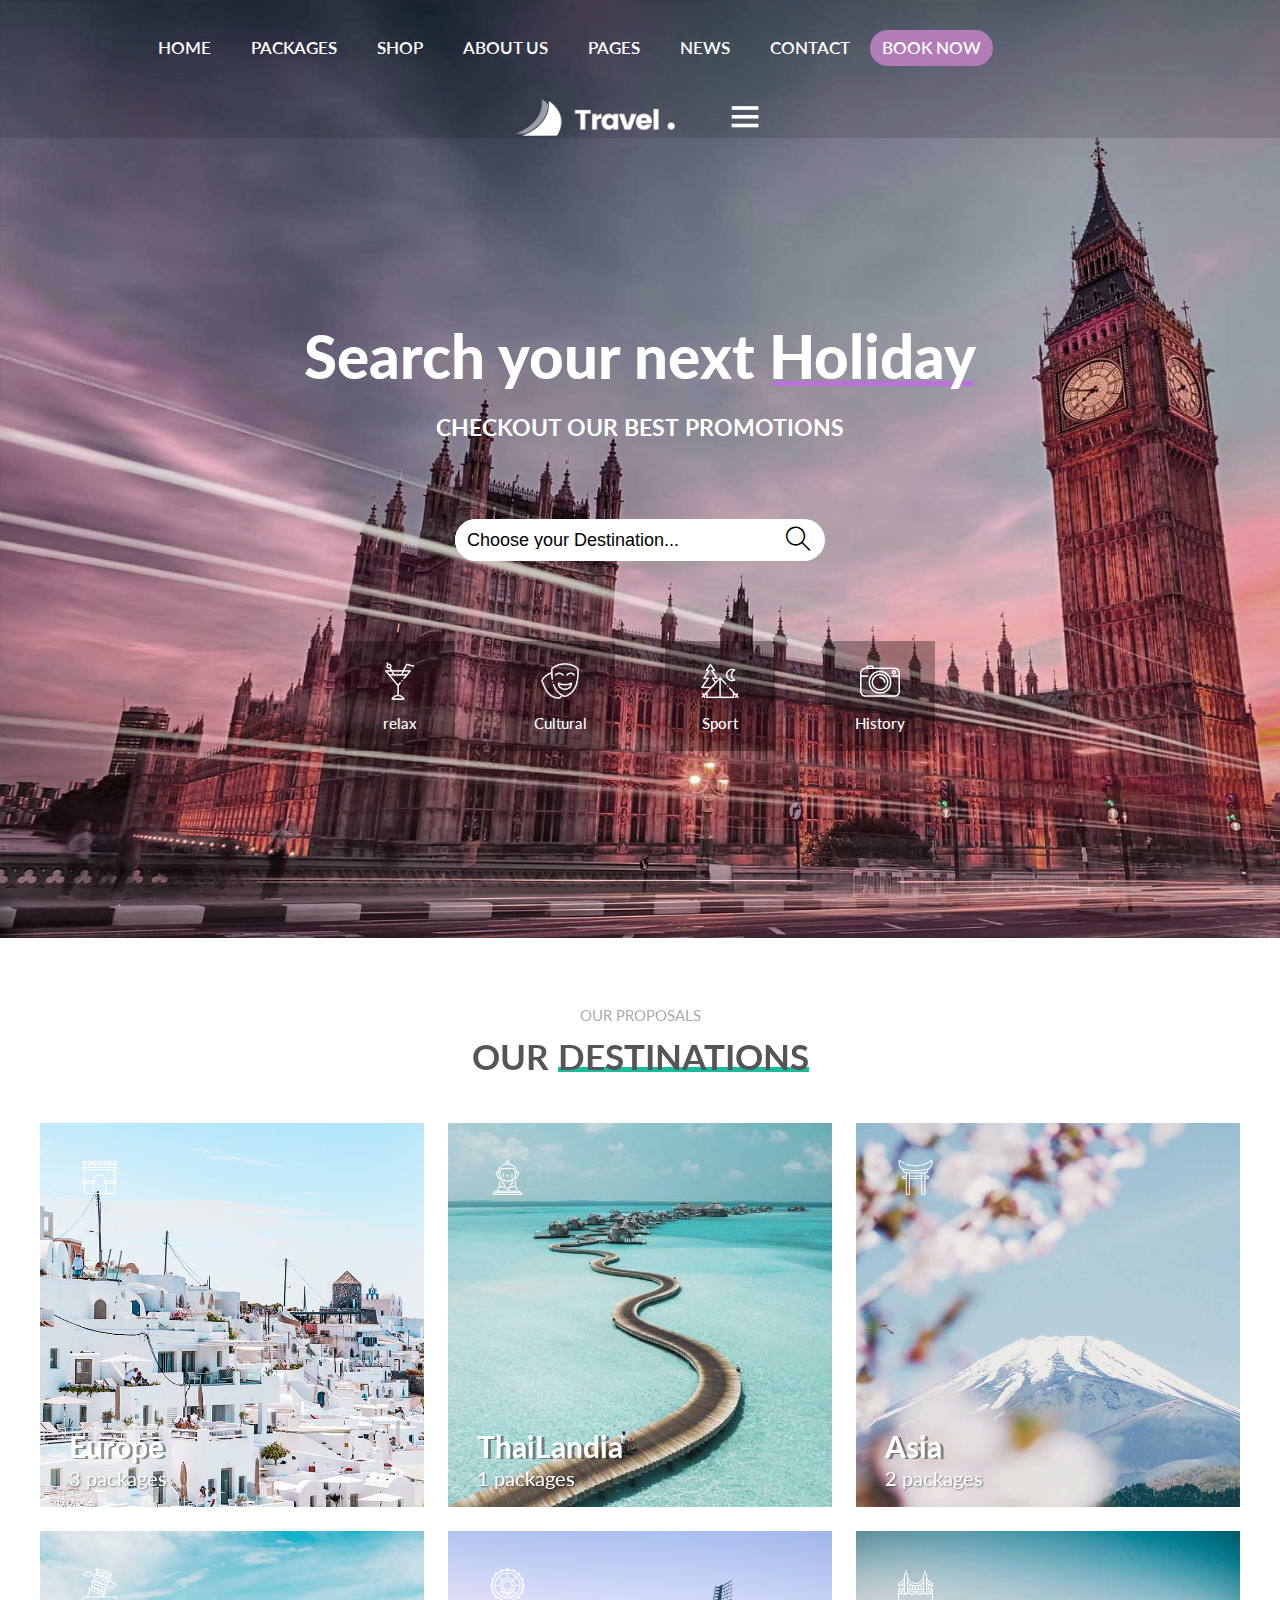
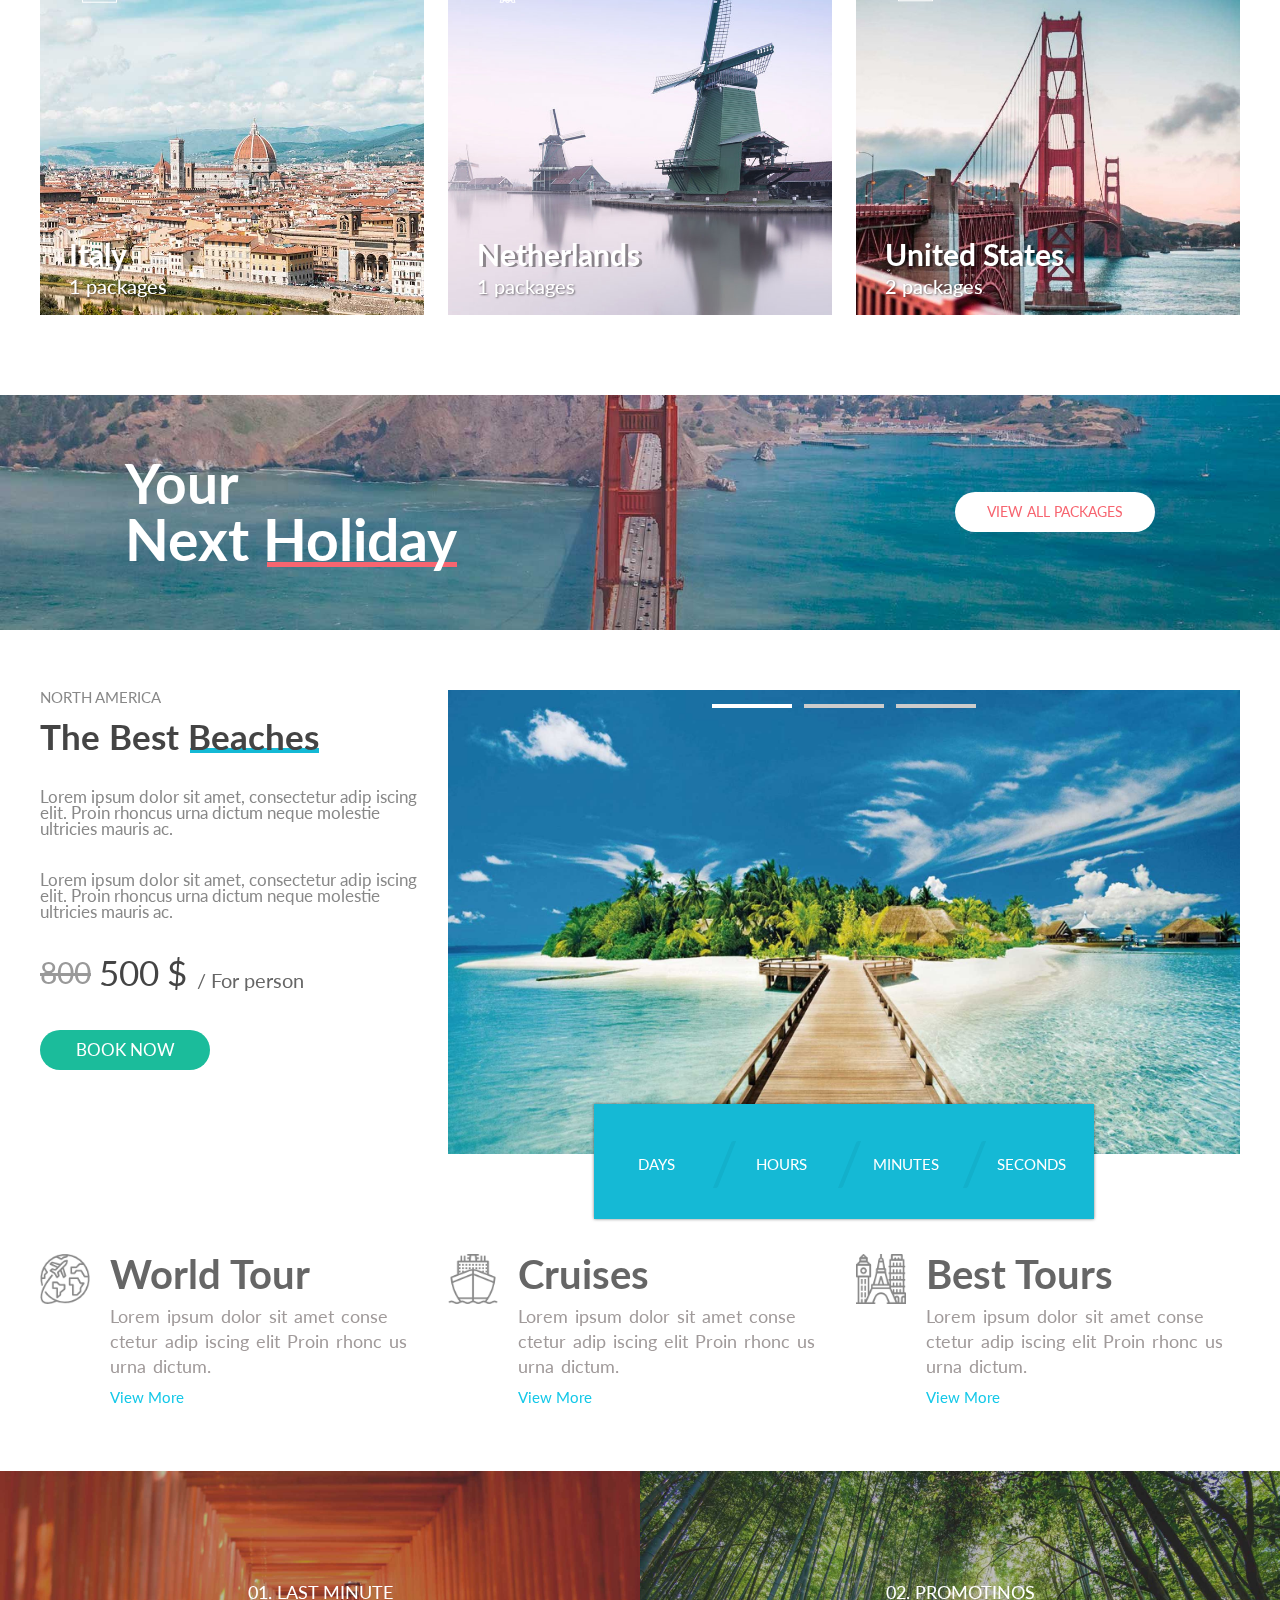
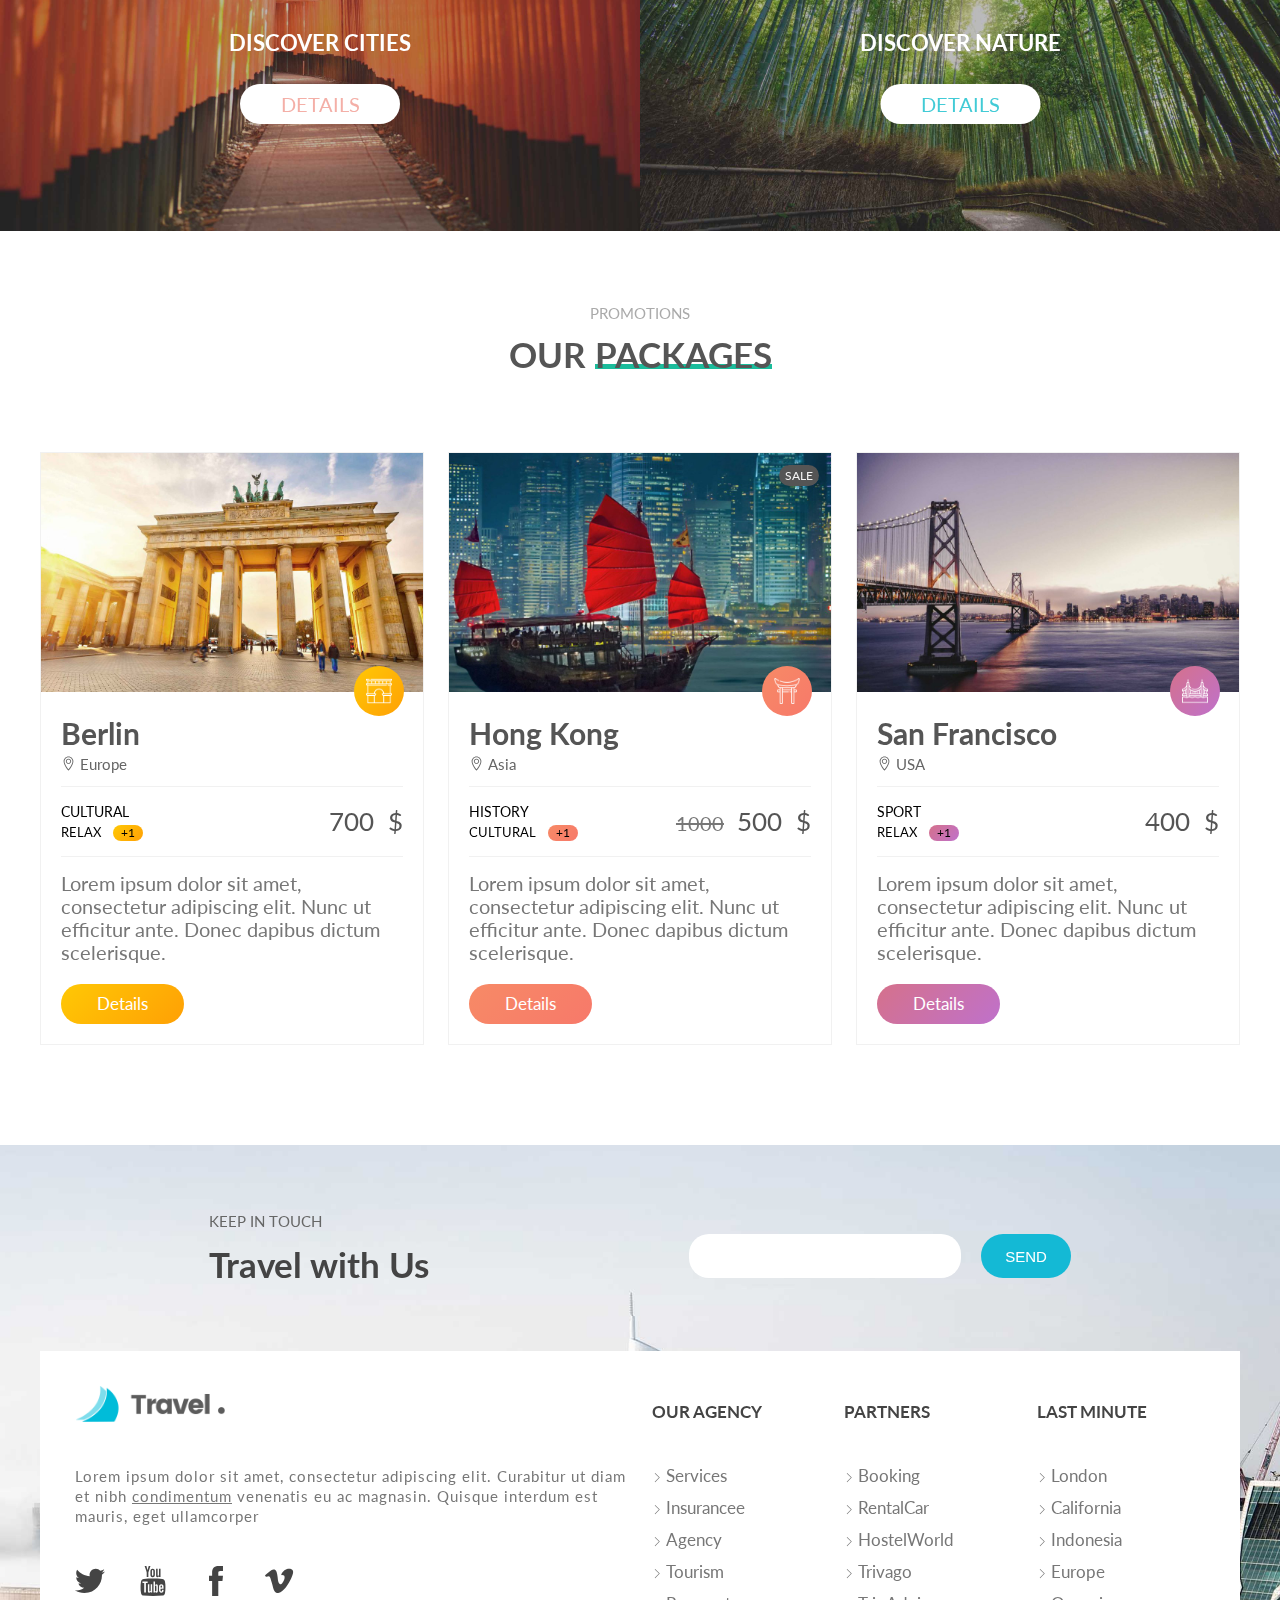
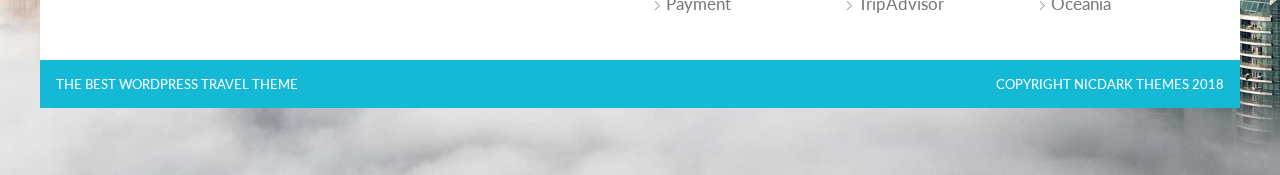
==== index.html @ 9add4664 "add page" ====
<!DOCTYPE html>
<html lang="en">

<head>
    <meta charset="UTF-8">
    <meta http-equiv="X-UA-Compatible" content="IE=edge">
    <meta name="viewport" content="width=device-width, initial-scale=1.0">
    <link rel="apple-touch-icon" sizes="180x180" href="/assets/favicons/apple-touch-icon.png">
    <link rel="icon" type="image/png" sizes="32x32" href="/assets/favicons/favicon-32x32.png">
    <link rel="icon" type="image/png" sizes="16x16" href="/assets/favicons/favicon-16x16.png">
    <link rel="manifest" href="/assets/favicons/site.webmanifest">
    <link rel="mask-icon" href="/assets/favicons/safari-pinned-tab.svg" color="#5bbad5">
    <link rel="shortcut icon" href="/assets/favicons/favicon.ico">
    <meta name="msapplication-TileColor" content="#da532c">
    <meta name="msapplication-config" content="/assets/favicons/browserconfig.xml">
    <meta name="theme-color" content="#ffffff">
    <link rel="stylesheet" href="https://cdnjs.cloudflare.com/ajax/libs/font-awesome/5.15.2/css/all.min.css"
        integrity="sha512-HK5fgLBL+xu6dm/Ii3z4xhlSUyZgTT9tuc/hSrtw6uzJOvgRr2a9jyxxT1ely+B+xFAmJKVSTbpM/CuL7qxO8w=="
        crossorigin="anonymous" />
    <link rel="preconnect" href="https://fonts.gstatic.com">
    <link href="https://fonts.googleapis.com/css2?family=Lato&display=swap" rel="stylesheet">
    <link rel="stylesheet" href="./assets/css/base.css">
    <link rel="stylesheet" href="./assets/css/libary.css">
    <link rel="stylesheet" href="./assets/fonts/themify-icons.css">
    <link rel="stylesheet" href="./assets/css/main.css">
    <link rel="stylesheet" href="./assets/css/responsive.css">
    <title>Travel</title>

</head>

<body>
    <div class="main">
        <div class="header ">
            <div class="grid" style="height: 100%;">
                <div class="overlay "></div>
                <div class="row">
                    <nav class="header__nav">
                        <a href="/" class="header__wrapper-logo">
                            <img class="header__logo" src="./assets/img/logo.png" alt="">
                        </a>
                        <ul class="header__nav-list hide-on-mobile-tablet">
                            <li class="header__nav-item">
                                <a href="/" class="header__nav-link">
                                    home
                                </a>
                            </li>
                            <li class="header__nav-item">
                                <a href="./packages.html" class="header__nav-link">
                                    packages
                                </a>
                                <ul class="header__nav-sub-list">
                                    <li class="header__nav-sub-item">
                                        <a href="" class="header__nav-sub-link brand">
                                            Search 1
                                        </a>
                                    </li>
                                    <li class="header__nav-sub-item">
                                        <a href="" class="header__nav-sub-link">
                                            Search 2
                                        </a>
                                    </li>
                                    <li class="header__nav-sub-item group__icon">
                                        <a href="" class="header__nav-sub-link group__icon">
                                            <span>Tour Package</span>
                                            <i class="icon__right ti-angle-right"></i>
                                        </a>
                                        <ul class="header__nav-sub-link-list">
                                            <li class="header__nav-sub-link-item">
                                                <a href="" class="header__nav-sub-link-link brand brand__best">
                                                    Carousel
                                                </a>
                                            </li>
                                            <li class="header__nav-sub-link-item">
                                                <a href="" class="header__nav-sub-link-link">
                                                    Custom Map
                                                </a>
                                            </li>
                                            <li class="header__nav-sub-link-item">
                                                <a href="" class="header__nav-sub-link-link">
                                                    360 <sup>o</sup> Panorama
                                                </a>
                                            </li>
                                            <li class="header__nav-sub-link-item">
                                                <a href="" class="header__nav-sub-link-link">
                                                    Default
                                                </a>
                                            </li>
                                        </ul>
                                    </li>
                                    <li class="header__nav-sub-item">
                                        <a href="" class="header__nav-sub-link">
                                            Destination
                                        </a>
                                    </li>
                                    <li class="header__nav-sub-item">
                                        <a href="" class="header__nav-sub-link">
                                            Typology
                                        </a>
                                    </li>
                                </ul>
                            </li>
                            <li class="header__nav-item">
                                <a href="" class="header__nav-link">
                                    shop
                                </a>
                                <ul class="header__nav-sub-list">
                                    <li class="header__nav-sub-item">
                                        <a href="" class="header__nav-sub-link">
                                            Archive
                                        </a>
                                    </li>
                                    <li class="header__nav-sub-item">
                                        <a href="" class="header__nav-sub-link">
                                            Single Product
                                        </a>
                                    </li>
                                    <li class="header__nav-sub-item">
                                        <a href="" class="header__nav-sub-link">
                                            Cart
                                        </a>
                                    </li>
                                    <li class="header__nav-sub-item">
                                        <a href="" class="header__nav-sub-link">
                                            Checkout
                                        </a>
                                    </li>
                                </ul>
                            </li>
                            <li class="header__nav-item">
                                <a href="" class="header__nav-link ">
                                    about us
                                </a>
                                <ul class="header__nav-sub-list">
                                    <li class="header__nav-sub-item">
                                        <a href="" class="header__nav-sub-link brand brand__new">
                                            About us
                                        </a>
                                    </li>
                                    <li class="header__nav-sub-item">
                                        <a href="" class="header__nav-sub-link">
                                            About us 1
                                        </a>
                                    </li>
                                    <li class="header__nav-sub-item">
                                        <a href="" class="header__nav-sub-link">
                                            About us 2
                                        </a>
                                    </li>
                                </ul>
                            </li>
                            <li class="header__nav-item">
                                <a href="" class="header__nav-link">
                                    pages
                                </a>
                                <ul class="header__nav-sub-list">
                                    <li class="header__nav-sub-item">
                                        <a href="" class="header__nav-sub-link">
                                            Services
                                        </a>
                                    </li>
                                    <li class="header__nav-sub-item">
                                        <a href="" class="header__nav-sub-link">
                                            Agency Tours
                                        </a>
                                    </li>
                                    <li class="header__nav-sub-item">
                                        <a href="" class="header__nav-sub-link">
                                            Testimonials
                                        </a>
                                    </li>
                                    <li class="header__nav-sub-item">
                                        <a href="" class="header__nav-sub-link">
                                            Prices
                                        </a>
                                    </li>
                                    <li class="header__nav-sub-item">
                                        <a href="" class="header__nav-sub-link">
                                            Promotions
                                        </a>
                                    </li>
                                    <li class="header__nav-sub-item">
                                        <a href="" class="header__nav-sub-link">
                                            Faq
                                        </a>
                                    </li>
                                    <li class="header__nav-sub-item">
                                        <a href="" class="header__nav-sub-link">
                                            Coming Soon
                                        </a>
                                    </li>
                                    <li class="header__nav-sub-item group__icon">
                                        <a href="" class="header__nav-sub-link group__icon">
                                            <span>
                                                About Us
                                            </span>
                                            <i class="icon__right ti-angle-right"></i>
                                        </a>
                                        <ul class="header__nav-sub-link-list">
                                            <li class="header__nav-sub-link-item">
                                                <a href="" class="header__nav-sub-link-link">
                                                    About as 1
                                                </a>
                                            </li>
                                            <li class="header__nav-sub-link-item">
                                                <a href="" class="header__nav-sub-link-link">
                                                    About as 2
                                                </a>
                                            </li>
                                            <li class="header__nav-sub-link-item">
                                                <a href="" class="header__nav-sub-link-link">
                                                    About as 3
                                                </a>
                                            </li>
                                        </ul>
                                    </li>
                                    <li class="header__nav-sub-item group__icon">
                                        <a href="" class="header__nav-sub-link group__icon">
                                            <span>Contact</span>
                                            <i class="icon__right ti-angle-right"></i>
                                        </a>
                                        <ul class="header__nav-sub-link-list">
                                            <li class="header__nav-sub-link-item">
                                                <a href="" class="header__nav-sub-link-link">
                                                    Contact 1
                                                </a>
                                            </li>
                                            <li class="header__nav-sub-link-item">
                                                <a href="" class="header__nav-sub-link-link">
                                                    Contact 2
                                                </a>
                                            </li>
                                        </ul>
                                    </li>
                                </ul>
                            </li>
                            <li class="header__nav-item">
                                <a href="" class="header__nav-link">
                                    news
                                </a>
                                <ul class="header__nav-sub-list">
                                    <li class="header__nav-sub-item">
                                        <a href="" class="header__nav-sub-link">
                                            Archive
                                        </a>
                                    </li>
                                    <li class="header__nav-sub-item group__icon">
                                        <a href="" class="header__nav-sub-link group__icon">
                                            <span>Single Post</span>
                                            <i class="icon__right ti-angle-right"></i>
                                        </a>
                                        <ul class="header__nav-sub-link-list">
                                            <li class="header__nav-sub-link-item">
                                                <a href="" class="header__nav-sub-link-link">
                                                    Full width
                                                </a>
                                            </li>
                                            <li class="header__nav-sub-link-item">
                                                <a href="" class="header__nav-sub-link-link">
                                                    Right slidebar
                                                </a>
                                            </li>
                                            <li class="header__nav-sub-link-item">
                                                <a href="" class="header__nav-sub-link-link">
                                                    Left slidebar
                                                </a>
                                            </li>
                                        </ul>
                                    </li>
                                </ul>
                            </li>
                            <li class="header__nav-item">
                                <a href="" class="header__nav-link">
                                    Contact
                                </a>
                                <ul class="header__nav-sub-list">
                                    <li class="header__nav-sub-item">
                                        <a href="" class="header__nav-sub-link">
                                            Contact 1
                                        </a>
                                    </li>
                                    <li class="header__nav-sub-item">
                                        <a href="" class="header__nav-sub-link">
                                            Contact 2
                                        </a>
                                    </li>
                                </ul>
                            </li>
                            <li class="header__nav-item">
                                <a href="" class="header__nav-link btn btn--color">
                                    book now
                                </a>
                            </li>
                        </ul>

                        <div class="header__wrapper-icon">
                            <i class="header__icon ti-menu"></i>
                            <!-- mobile and tablet -->

                            <ul class="header__nav-mobile-tablet-list open-on-tablet-moblie">

                                <i class="ti-close header__nav-mobile-tablet-icon-close">
                                </i>
                                <li class="header__nav-mobile-tablet-item">
                                    <a href="" class="header__nav-mobile-tablet-link">
                                        home
                                    </a>
                                </li>
                                <li class="header__nav-mobile-tablet-item">
                                    <a href="" class="header__nav-mobile-tablet-link">
                                        packages
                                    </a>
                                    <ul class="header__nav-mobile-tablet-sub-list">
                                        <li class="header__nav-mobile-tablet-sub-item">
                                            <a href="" class="header__nav-mobile-tablet-sub-link">
                                                Search 1
                                            </a>
                                        </li>
                                        <li class="header__nav-mobile-tablet-sub-item">
                                            <a href="" class="header__nav-mobile-tablet-sub-link">
                                                Search 2
                                            </a>
                                        </li>
                                        <li class="header__nav-mobile-tablet-sub-item group__icon">
                                            <a href="" class="header__nav-mobile-tablet-sub-link group__icon">
                                                <span>Tour Package</span>
                                            </a>
                                            <ul class="header__nav-mobile-tablet-sub-link-list">
                                                <li class="header__nav-mobile-tablet-sub-link-item">
                                                    <a href="" class="header__nav-mobile-tablet-sub-link-link">
                                                        Carousel
                                                    </a>
                                                </li>
                                                <li class="header__nav-mobile-tablet-sub-link-item">
                                                    <a href="" class="header__nav-mobile-tablet-sub-link-link">
                                                        Custom Map
                                                    </a>
                                                </li>
                                                <li class="header__nav-mobile-tablet-sub-link-item">
                                                    <a href="" class="header__nav-mobile-tablet-sub-link-link">
                                                        360 <sup>o</sup> Panorama
                                                    </a>
                                                </li>
                                                <li class="header__nav-mobile-tablet-sub-link-item">
                                                    <a href="" class="header__nav-mobile-tablet-sub-link-link">
                                                        Default
                                                    </a>
                                                </li>
                                            </ul>
                                        </li>
                                        <li class="header__nav-mobile-tablet-sub-item">
                                            <a href="" class="header__nav-mobile-tablet-sub-link">
                                                Destination
                                            </a>
                                        </li>
                                        <li class="header__nav-mobile-tablet-sub-item">
                                            <a href="" class="header__nav-mobile-tablet-sub-link">
                                                Typology
                                            </a>
                                        </li>
                                    </ul>
                                </li>
                                <li class="header__nav-mobile-tablet-item">
                                    <a href="" class="header__nav-mobile-tablet-link">
                                        shop
                                    </a>
                                    <ul class="header__nav-mobile-tablet-sub-list">
                                        <li class="header__nav-mobile-tablet-sub-item">
                                            <a href="" class="header__nav-mobile-tablet-sub-link">
                                                Archive
                                            </a>
                                        </li>
                                        <li class="header__nav-mobile-tablet-sub-item">
                                            <a href="" class="header__nav-mobile-tablet-sub-link">
                                                Single Product
                                            </a>
                                        </li>
                                        <li class="header__nav-mobile-tablet-sub-item">
                                            <a href="" class="header__nav-mobile-tablet-sub-link">
                                                Cart
                                            </a>
                                        </li>
                                        <li class="header__nav-mobile-tablet-sub-item">
                                            <a href="" class="header__nav-mobile-tablet-sub-link">
                                                Checkout
                                            </a>
                                        </li>
                                    </ul>
                                </li>
                                <li class="header__nav-mobile-tablet-item">
                                    <a href="" class="header__nav-mobile-tablet-link ">
                                        about us
                                    </a>
                                    <ul class="header__nav-mobile-tablet-sub-list ">
                                        <li class="header__nav-mobile-tablet-sub-item">
                                            <a href="" class="header__nav-mobile-tablet-sub-link">
                                                About us
                                            </a>
                                        </li>
                                        <li class="header__nav-mobile-tablet-sub-item">
                                            <a href="" class="header__nav-mobile-tablet-sub-link">
                                                About us 1
                                            </a>
                                        </li>
                                        <li class="header__nav-mobile-tablet-sub-item">
                                            <a href="" class="header__nav-mobile-tablet-sub-link">
                                                About us 2
                                            </a>
                                        </li>
                                    </ul>
                                </li>
                                <li class="header__nav-mobile-tablet-item">
                                    <a href="" class="header__nav-mobile-tablet-link">
                                        pages
                                    </a>
                                    <ul class="header__nav-mobile-tablet-sub-list ">
                                        <li class="header__nav-mobile-tablet-sub-item">
                                            <a href="" class="header__nav-mobile-tablet-sub-link">
                                                Services
                                            </a>
                                        </li>
                                        <li class="header__nav-mobile-tablet-sub-item">
                                            <a href="" class="header__nav-mobile-tablet-sub-link">
                                                Agency Tours
                                            </a>
                                        </li>
                                        <li class="header__nav-mobile-tablet-sub-item">
                                            <a href="" class="header__nav-mobile-tablet-sub-link">
                                                Testimonials
                                            </a>
                                        </li>
                                        <li class="header__nav-mobile-tablet-sub-item">
                                            <a href="" class="header__nav-mobile-tablet-sub-link">
                                                Prices
                                            </a>
                                        </li>
                                        <li class="header__nav-mobile-tablet-sub-item">
                                            <a href="" class="header__nav-mobile-tablet-sub-link">
                                                Promotions
                                            </a>
                                        </li>
                                        <li class="header__nav-mobile-tablet-sub-item">
                                            <a href="" class="header__nav-mobile-tablet-sub-link">
                                                Faq
                                            </a>
                                        </li>
                                        <li class="header__nav-mobile-tablet-sub-item">
                                            <a href="" class="header__nav-mobile-tablet-sub-link">
                                                Coming Soon
                                            </a>
                                        </li>
                                        <li class="header__nav-mobile-tablet-sub-item">
                                            <a href="" class="header__nav-mobile-tablet-sub-link ">
                                                <span>
                                                    About Us
                                                </span>
                                            </a>
                                            <ul class="header__nav-mobile-tablet-sub-link-list">
                                                <li class="header__nav-mobile-tablet-sub-link-item">
                                                    <a href="" class="header__nav-mobile-tablet-sub-link-link">
                                                        About as 1
                                                    </a>
                                                </li>
                                                <li class="header__nav-mobile-tablet-sub-link-item">
                                                    <a href="" class="header__nav-mobile-tablet-sub-link-link">
                                                        About as 2
                                                    </a>
                                                </li>
                                                <li class="header__nav-mobile-tablet-sub-link-item">
                                                    <a href="" class="header__nav-mobile-tablet-sub-link-link">
                                                        About as 3
                                                    </a>
                                                </li>
                                            </ul>
                                        </li>
                                        <li class="header__nav-mobile-tablet-sub-item ">
                                            <a href="" class="header__nav-mobile-tablet-sub-link ">
                                                <span>Contact</span>
                                            </a>
                                            <ul class="header__nav-mobile-tablet-sub-link-list">
                                                <li class="header__nav-mobile-tablet-sub-link-item">
                                                    <a href="" class="header__nav-mobile-tablet-sub-link-link">
                                                        Contact 1
                                                    </a>
                                                </li>
                                                <li class="header__nav-mobile-tablet-sub-link-item">
                                                    <a href="" class="header__nav-mobile-tablet-sub-link-link">
                                                        Contact 2
                                                    </a>
                                                </li>
                                            </ul>
                                        </li>
                                    </ul>
                                </li>
                                <li class="header__nav-mobile-tablet-item">
                                    <a href="" class="header__nav-mobile-tablet-link">
                                        news
                                    </a>
                                    <ul class="header__nav-mobile-tablet-sub-list">
                                        <li class="header__nav-mobile-tablet-sub-item">
                                            <a href="" class="header__nav-mobile-tablet-sub-link">
                                                Archive
                                            </a>
                                        </li>
                                        <li class="header__nav-mobile-tablet-sub-item ">
                                            <a href="" class="header__nav-mobile-tablet-sub-link ">
                                                <span>Single Post</span>
                                            </a>
                                            <ul class="header__nav-mobile-tablet-sub-link-list">
                                                <li class="header__nav-mobile-tablet-sub-link-item">
                                                    <a href="" class="header__nav-mobile-tablet-sub-link-link">
                                                        Full width
                                                    </a>
                                                </li>
                                                <li class="header__nav-mobile-tablet-sub-link-item">
                                                    <a href="" class="header__nav-mobile-tablet-sub-link-link">
                                                        Right slidebar
                                                    </a>
                                                </li>
                                                <li class="header__nav-mobile-tablet-sub-link-item">
                                                    <a href="" class="header__nav-mobile-tablet-sub-link-link">
                                                        Left slidebar
                                                    </a>
                                                </li>
                                            </ul>
                                        </li>
                                    </ul>
                                </li>
                                <li class="header__nav-mobile-tablet-item">
                                    <a href="" class="header__nav-mobile-tablet-link">
                                        Contact
                                    </a>
                                    <ul class="header__nav-mobile-tablet-sub-list ">
                                        <li class="header__nav-mobile-tablet-sub-item">
                                            <a href="" class="header__nav-mobile-tablet-sub-link">
                                                Contact 1
                                            </a>
                                        </li>
                                        <li class="header__nav-mobile-tablet-sub-item">
                                            <a href="" class="header__nav-mobile-tablet-sub-link">
                                                Contact 2
                                            </a>
                                        </li>
                                    </ul>
                                </li>
                                <li class="header__nav-mobile-tablet-item">
                                    <a href="" class="header__nav-mobile-tablet-link">
                                        book now
                                    </a>
                                </li>
                            </ul>
                            <!-- end -->
                            <div class="header__showMenu hide-on-mobile-tablet">
                                <i class="ti-close header__showMenu-icon-close">
                                </i>
                                <div class="header__buy">
                                    <div class="header__title">
                                        <i>Best</i>
                                        <h1>packages</h1>
                                    </div>

                                    <div class="header__container-item">
                                        <img src="./assets/img/Berlin.jpg" alt="" class="header__container-img">
                                        <div class="header__container-data">
                                            <span class="header__container-title">Berlin</span>
                                            <span class="header__container-group-icon">
                                                <i class="ti-location-pin header__container-icon"></i>
                                                Europe
                                            </span>
                                            <a href="#" class="btn header__container-buy header__container--berlin">
                                                From 700$
                                            </a>
                                        </div>
                                    </div>
                                    <div class="header__container-item">
                                        <img src="./assets/img/HongKong.jpg" alt="" class="header__container-img">
                                        <div class="header__container-data">
                                            <span class="header__container-title">Hong Kong</span>
                                            <span class="header__container-group-icon">
                                                <i class="ti-location-pin header__container-icon"></i>
                                                Asia
                                            </span>
                                            <a href="#" class="btn header__container-buy header__container--HK">
                                                From 500$
                                            </a>
                                        </div>
                                    </div>
                                    <div class="header__container-item">
                                        <img src="./assets/img/san.jpg" alt="" class="header__container-img">
                                        <div class="header__container-data">
                                            <span class="header__container-title">San Francisco</span>
                                            <span class="header__container-group-icon">
                                                <i class="ti-location-pin header__container-icon"></i>
                                                USA
                                            </span>
                                            <a href="#" class="btn header__container-buy header__container--USA ">
                                                From 400$
                                            </a>
                                        </div>
                                    </div>
                                </div>
                                <div class="header__Europe">
                                    <img src="./assets/img/anhBag.png" alt="" class="header__bag">
                                    <div class="header__Europe-title">
                                        <h1>Europe</h1>
                                        <p>3 packages</p>
                                    </div>
                                    <div class="header__overload">
                                        <div class="header__Europe-title-group">
                                            <h1 class="header__Europe-titles">Packages</h1>
                                            <ul class="header__Europe-list">
                                                <li class="header__Europe-item">
                                                    <a href="" class="header__Europe-link">
                                                        Berlin
                                                    </a>
                                                </li>
                                                <li class="header__Europe-item">
                                                    <a href="" class="header__Europe-link">
                                                        Amterdam
                                                    </a>
                                                </li>
                                                <li class="header__Europe-item">
                                                    <a href="" class="header__Europe-link">
                                                        Tuscany
                                                    </a>
                                                </li>
                                            </ul>
                                            <a href="" class="btn header__Europe-btn">
                                                View Destination
                                            </a>
                                        </div>
                                    </div>
                                </div>
                                <div class="header__buy">
                                    <div class="header__title">
                                        <i>Last</i>
                                        <h1 class="header__minutes">minutes</h1>
                                    </div>

                                    <div class="header__container-item">
                                        <img src="./assets/img/italy.jpg" alt="" class="header__container-img">
                                        <div class="header__container-data">
                                            <span class="header__container-title">Tuscany</span>
                                            <span class="header__container-group-icon">
                                                <i class="ti-location-pin header__container-icon"></i>
                                                Italy
                                            </span>
                                            <a href="#" class="btn header__container-buy header__container--italy">
                                                From 730$
                                            </a>
                                        </div>
                                    </div>
                                    <div class="header__container-item">
                                        <img src="./assets/img/amsterdam.jpg" alt="" class="header__container-img">
                                        <div class="header__container-data">
                                            <span class="header__container-title">Amsterdam</span>
                                            <span class="header__container-group-icon">
                                                <i class="ti-location-pin header__container-icon"></i>
                                                Netherlands
                                            </span>
                                            <a href="#" class="btn header__container-buy header__container--ams">
                                                From 1500$
                                            </a>
                                        </div>
                                    </div>
                                    <div class="header__container-item">
                                        <img src="./assets/img/thailand.jpg" alt="" class="header__container-img">
                                        <div class="header__container-data">
                                            <span class="header__container-title">Thai Land</span>
                                            <span class="header__container-group-icon">
                                                <i class="ti-location-pin header__container-icon"></i>
                                                ThaiLandia
                                            </span>
                                            <a href="#" class="btn header__container-buy header__container--thailand ">
                                                From 1200$
                                            </a>
                                        </div>
                                    </div>
                                </div>
                            </div>
                        </div>
                    </nav>
                </div>
                <div class="row center" style="min-height: 800px;">
                    <div class="header__container-search">
                        <div class="header__container-search-title">
                            <h1><b>Search</b> <b>your next</b> <span>Holiday</span></h1>
                            <p><b>checkout our best</b> <b>promotions</b></p>
                        </div>
                        <div class="header__container-search-search">
                            <select class="header__container-search-history">
                                <option class="header__container-search-history-item">
                                    Choose your Destination...
                                </option>
                                <option class="header__container-search-history-item">
                                    Europe
                                </option>
                                <option class="header__container-search-history-item">
                                    &nbsp;&nbsp;-ItaLy
                                </option>
                                <option class="header__container-search-history-item">
                                    &nbsp;&nbsp;-Netherlands
                                </option>
                                <option class="header__container-search-history-item">
                                    Asia
                                </option>
                                <option class="header__container-search-history-item">
                                    &nbsp;&nbsp;-Thailandia
                                </option>
                                <option class="header__container-search-history-item">
                                    USA
                                </option>
                                <option class="header__container-search-history-item">
                                    Oceania
                                </option>
                            </select>
                            <div class="header__container-search-group">
                                <i class="header__container-search-icon ti-search"></i>
                            </div>
                        </div>
                        <div class="header__container-search-exciting">
                            <div class="header__container-search-exciting-group">
                                <a class="header__container-search-exciting-link" href="">
                                    <img src="./assets/img/t-relax.png" alt="">
                                    <h1>relax</h1>
                                </a>
                            </div>
                            <div class="header__container-search-exciting-group">

                                <a class="header__container-search-exciting-link" href="">
                                    <img src="./assets/img/t-cultural.png" alt="">
                                    <h1>Cultural</h1>
                                </a>
                            </div>
                            <div class="header__container-search-exciting-group">

                                <a class="header__container-search-exciting-link" href="">
                                    <img src="./assets/img/t-sport.png" alt="">
                                    <h1>Sport</h1>
                                </a>
                            </div>
                            <div class="header__container-search-exciting-group">

                                <a class="header__container-search-exciting-link" href="">
                                    <img src="./assets/img/t-history.png" alt="">
                                    <h1>History</h1>
                                </a>
                            </div>
                        </div>
                    </div>
                </div>
            </div>

        </div>
        <div class="container">
            <div class="grid wide">
                <div class="container__title">
                    <p>OUR PROPOSALS</p>
                    <h1>OUR <span> DESTINATIONS</span></h1>
                </div>
                <div class="row">

                    <div class="col l-4 m-6 c-12 m-6-6">
                        <div class="header__Europe header__Europe-margin">
                            <img src="./assets/img/anhBag.png" alt="" class="header__bag">
                            <div class="header__Europe-title">
                                <h1>Europe</h1>
                                <p>3 packages</p>
                            </div>
                            <div class="header__overload">
                                <div class="header__Europe-title-group">
                                    <h1 class="header__Europe-titles">Packages</h1>
                                    <ul class="header__Europe-list">
                                        <li class="header__Europe-item">
                                            <a href="" class="header__Europe-link">
                                                Berlin
                                            </a>
                                        </li>
                                        <li class="header__Europe-item">
                                            <a href="" class="header__Europe-link">
                                                Amterdam
                                            </a>
                                        </li>
                                        <li class="header__Europe-item">
                                            <a href="" class="header__Europe-link">
                                                Tuscany
                                            </a>
                                        </li>
                                    </ul>
                                    <a href="" class="btn header__Europe-btn">
                                        View Destination
                                    </a>
                                </div>
                            </div>
                        </div>
                    </div>

                    <div class="col l-4 m-6 c-12 m-6-6">
                        <div class="header__Europe header__Europe-margin container__thailand">
                            <img src="./assets/img/buddha.png" alt="" class="header__bag">
                            <div class="header__Europe-title">
                                <h1>ThaiLandia</h1>
                                <p>1 packages</p>
                            </div>
                            <div class="header__overload">
                                <div class="header__Europe-title-group">
                                    <h1 class="header__Europe-titles">Packages</h1>
                                    <ul class="header__Europe-list">
                                        <li class="header__Europe-item">
                                            <a href="" class="header__Europe-link">
                                                PhuKet
                                            </a>
                                        </li>
                                    </ul>
                                    <a href="" class="btn header__Europe-btn">
                                        View Destination
                                    </a>
                                </div>
                            </div>
                        </div>
                    </div>
                    <div class="col l-4 m-6 c-12 m-6-6">
                        <div class="header__Europe header__Europe-margin container__Asia">
                            <img src="./assets/img/torii-gate.png" alt="" class="header__bag">
                            <div class="header__Europe-title">
                                <h1>Asia</h1>
                                <p>2 packages</p>
                            </div>
                            <div class="header__overload">
                                <div class="header__Europe-title-group">
                                    <h1 class="header__Europe-titles">Packages</h1>
                                    <ul class="header__Europe-list">
                                        <li class="header__Europe-item">
                                            <a href="" class="header__Europe-link">
                                                Hong Kong
                                            </a>
                                        </li>
                                        <li class="header__Europe-item">
                                            <a href="" class="header__Europe-link">
                                                PhuKet
                                            </a>
                                        </li>
                                    </ul>
                                    <a href="" class="btn header__Europe-btn">
                                        View Destination
                                    </a>
                                </div>
                            </div>
                        </div>
                    </div>
                    <div class="col l-4 m-6 c-12 m-6-6">
                        <div class="header__Europe header__Europe-margin container__Italy">
                            <img src="./assets/img/pisa.png" alt="" class="header__bag">
                            <div class="header__Europe-title">
                                <h1>Italy</h1>
                                <p>1 packages</p>
                            </div>
                            <div class="header__overload">
                                <div class="header__Europe-title-group">
                                    <h1 class="header__Europe-titles">Packages</h1>
                                    <ul class="header__Europe-list">
                                        <li class="header__Europe-item">
                                            <a href="" class="header__Europe-link">
                                                Tuscany
                                            </a>
                                        </li>
                                    </ul>
                                    <a href="" class="btn header__Europe-btn">
                                        View Destination
                                    </a>
                                </div>
                            </div>
                        </div>
                    </div>
                    <div class="col l-4 m-6 c-12 m-6-6">
                        <div class="header__Europe header__Europe-margin container__Netherlands">
                            <img src="./assets/img/london-eye.png" alt="" class="header__bag">
                            <div class="header__Europe-title">
                                <h1>Netherlands</h1>
                                <p>1 packages</p>
                            </div>
                            <div class="header__overload">
                                <div class="header__Europe-title-group">
                                    <h1 class="header__Europe-titles">Packages</h1>
                                    <ul class="header__Europe-list">
                                        <li class="header__Europe-item">
                                            <a href="" class="header__Europe-link">
                                                Amsterdam
                                            </a>
                                        </li>
                                    </ul>
                                    <a href="" class="btn header__Europe-btn">
                                        View Destination
                                    </a>
                                </div>
                            </div>
                        </div>
                    </div>
                    <div class="col l-4 m-6 c-12 m-6-6">
                        <div class="header__Europe header__Europe-margin container__USA">
                            <img src="./assets/img/golden-gate.png" alt="" class="header__bag">
                            <div class="header__Europe-title">
                                <h1>United States</h1>
                                <p>2 packages</p>
                            </div>
                            <div class="header__overload">
                                <div class="header__Europe-title-group">
                                    <h1 class="header__Europe-titles">Packages</h1>
                                    <ul class="header__Europe-list">

                                        <li class="header__Europe-item">
                                            <a href="" class="header__Europe-link">
                                                San Francisco
                                            </a>
                                        </li>
                                    </ul>
                                    <a href="" class="btn header__Europe-btn">
                                        View Destination
                                    </a>
                                </div>
                            </div>
                        </div>
                    </div>


                </div>
            </div>
            <div class="grid">
                <div class="your-next">
                    <div class="your-next__title">
                        <h1 class="your-next__your">Your</h1>
                        <h1 class="your-next__group-holiday">
                            Next <span>Holiday</span>
                        </h1>
                    </div>
                    <a href="#" class="btn your-next__btn">
                        view all packages
                    </a href="#">
                </div>
            </div>
            <div class="grid wide">
                <div class="row margin-bt">
                    <div class="col l-4 c-12 m-12">
                        <div class="container__book">
                            <p class="container__book-i">
                                NORTH AMERICA
                            </p>
                            <h1 class="container__book-title">
                                The Best <span>Beaches</span>
                            </h1>
                            <p class="container__book-para">
                                Lorem ipsum dolor sit amet, consectetur adip iscing elit. Proin rhoncus urna dictum
                                neque
                                molestie ultricies mauris ac.
                            </p>
                            <p class="container__book-para">
                                Lorem ipsum dolor sit amet, consectetur adip iscing elit. Proin rhoncus urna dictum
                                neque
                                molestie ultricies mauris ac.
                            </p>
                            <div class="container__book-price">
                                <span class="container__book-price-old">
                                    800
                                </span>
                                <span class="container__book-price-new">500</span>
                                <span class="container__book-price-unit">$</span>
                                <span class="container__book-price-person">/ For person</span>
                            </div>
                            <a href="#" class="btn container__book-btn">book now</a>

                        </div>
                    </div>
                    <div class="col l-8 c-12 m-12">
                        <div class="container__book-group ">
                            <div class="container__book-group-sep">
                                <span class="container__book-sep "></span>
                                <span class="container__book-sep "></span>
                                <span class="container__book-sep "></span>
                            </div>
                            <div class="container__book-day">
                                <div class="container__book-group-days">
                                    <span class="container__book-day-num-days day"></span>
                                    <span class="container__book-day-language-days">Days</span>
                                </div>
                                <div class="container__book-group-days">
                                    <span class="container__book-day-num-days hour"></span>
                                    <span class="container__book-day-language-days">Hours</span>
                                </div>
                                <div class="container__book-group-days">
                                    <span class="container__book-day-num-days minutes"></span>
                                    <span class="container__book-day-language-days">Minutes</span>
                                </div>
                                <div class="container__book-group-days">
                                    <span class="container__book-day-num-days second"></span>
                                    <span class="container__book-day-language-days">Seconds</span>
                                </div>
                            </div>
                        </div>
                    </div>
                </div>
                <div class="row margin-bt">
                    <div class="col l-4 m-6 margin-m ">
                        <div class="container__action">
                            <img src="./assets/img/icon-around.png" alt="" class="container__action-img">
                            <div class="container__action-group">
                                <h1 class="container__action-title">
                                    World Tour
                                </h1>
                                <p class="container__action-para">
                                    Lorem ipsum dolor sit amet conse ctetur adip iscing elit Proin rhonc us urna dictum.
                                </p>
                                <a href="" class="container__action-link">
                                    View More
                                </a>
                            </div>
                        </div>
                    </div>

                    <div class="col l-4 m-6 margin-m">
                        <div class="container__action">
                            <img src="./assets/img/icon-boat.png" alt="" class="container__action-img">
                            <div class="container__action-group">
                                <h1 class="container__action-title">
                                    Cruises
                                </h1>
                                <p class="container__action-para">
                                    Lorem ipsum dolor sit amet conse ctetur adip iscing elit Proin rhonc us urna dictum.
                                </p>
                                <a href="" class="container__action-link">
                                    View More
                                </a>
                            </div>
                        </div>
                    </div>

                    <div class="col l-4 m-6 margin-m margin-t">
                        <div class="container__action">
                            <img src="./assets/img/icon-landmark.png" alt="" class="container__action-img">
                            <div class="container__action-group">
                                <h1 class="container__action-title">
                                    Best Tours
                                </h1>
                                <p class="container__action-para">
                                    Lorem ipsum dolor sit amet conse ctetur adip iscing elit Proin rhonc us urna dictum.
                                </p>
                                <a href="" class="container__action-link">
                                    View More
                                </a>
                            </div>
                        </div>
                    </div>
                </div>

            </div>
            <div class="grid">
                <div class="row no-gutters width">
                    <div class="col l-6 m-6 c-12">
                        <div class="container__background-left">
                            <div class="container__background-group">
                                <div class="container__background-i">01. last minute</div>
                                <h1 class="container__background-title">Discover Cities</h1>
                                <a href="#" class="container__background-link btn btn--color1">Details</a>
                            </div>
                        </div>
                    </div>
                    <div class="col l-6 m-6 c-12">
                        <div class="container__background-right">
                            <div class="container__background-group">
                                <div class="container__background-i">02. promotinos</div>
                                <h1 class="container__background-title">discover nature</h1>
                                <a href="#" class="container__background-link btn btn--color2">Details</a>
                            </div>
                        </div>
                    </div>
                </div>
            </div>
            <div class="grid wide">
                <div class="container__title container__package-titles">
                    <p>PROMOTIONS</p>
                    <h1>OUR <span> PACKAGES</span></h1>
                </div>
                <div class="row">
                    <div class="col l-4 m-12 margin-t c-12 margin-t-m">
                        <div class="container__package">
                            <div class="container__package-img">
                                <img src="./assets/img/package-1-1024x640.jpg" alt=""
                                    class="container__package-img-img">
                                <div class="container__package-icon container__package-icon--color1 ">
                                    <img src="./assets/img/anhBag.png" alt="" class="container__package-icon-img">
                                </div>
                                <div class="container__package-sale"></div>
                            </div>
                            <div class="container__package-group">
                                <h1 class="container__package-title">Berlin</h1>
                                <span class="container__package-addr">
                                    <i class="ti-location-pin"></i>
                                    Europe
                                </span>
                            </div>
                            <div class="container__package-price">
                                <div class="container__package-price-left">
                                    <span class="conatainer__package-price-left-cul">Cultural</span>
                                    <div class="container__package-price-left-group">
                                        <span class="container__package-price-left-relex">relax</span>
                                        <span
                                            class="conatainer__package-price-left-add container__package-icon--color1">+1</span>
                                    </div>
                                </div>
                                <div class="container__package-price-right">
                                    <span class="container__package-price-right-old"></span>
                                    <span class="container__package-price-right-price">700</span>
                                    <span class="container__package-price-right-unit">&nbsp;$</span>
                                </div>
                            </div>
                            <p class="container__package-para">
                                Lorem ipsum dolor sit amet, consectetur adipiscing elit. Nunc ut efficitur ante. Donec
                                dapibus dictum scelerisque.
                            </p>
                            <a href="" class="btn container__package-btn container__package-icon--color1">Details</a>
                        </div>
                    </div>
                    <div class="col l-4 m-12 margin-t c-12 margin-t-m">
                        <div class="container__package">
                            <div class="container__package-img">
                                <img src="./assets/img/package-6-1024x640.jpg" alt=""
                                    class="container__package-img-img">
                                <div class="container__package-icon container__package-icon--color2">
                                    <img src="./assets/img/torii-gate.png" alt="" class="container__package-icon-img">
                                </div>
                                <div class="container__package-sale">Sale</div>
                            </div>
                            <div class="container__package-group">
                                <h1 class="container__package-title">Hong Kong</h1>
                                <span class="container__package-addr">
                                    <i class="ti-location-pin"></i>
                                    Asia
                                </span>
                            </div>
                            <div class="container__package-price">
                                <div class="container__package-price-left">
                                    <span class="conatainer__package-price-left-cul">History</span>
                                    <div class="container__package-price-left-group">
                                        <span class="container__package-price-left-relex">Cultural</span>
                                        <span
                                            class="conatainer__package-price-left-add container__package-icon--color2">+1</span>
                                    </div>
                                </div>
                                <div class="container__package-price-right">
                                    <span class="container__package-price-right-old">1000</span>
                                    <span class="container__package-price-right-price">500</span>
                                    <span class="container__package-price-right-unit">&nbsp;$</span>
                                </div>
                            </div>
                            <p class="container__package-para">
                                Lorem ipsum dolor sit amet, consectetur adipiscing elit. Nunc ut efficitur ante. Donec
                                dapibus dictum scelerisque.
                            </p>
                            <a href="" class="btn container__package-btn container__package-icon--color2">Details</a>
                        </div>
                    </div>
                    <div class="col l-4 m-12 margin-t c-12 margin-t-m">
                        <div class="container__package">
                            <div class="container__package-img">
                                <img src="./assets/img/package-2-1024x640.jpg" alt=""
                                    class="container__package-img-img">
                                <div class="container__package-icon container__package-icon--color3">
                                    <img src="./assets/img/golden-gate.png" alt="" class="container__package-icon-img">
                                </div>
                                <div class="container__package-sale"></div>

                            </div>
                            <div class="container__package-group">
                                <h1 class="container__package-title">San Francisco</h1>
                                <span class="container__package-addr">
                                    <i class="ti-location-pin"></i>
                                    USA
                                </span>
                            </div>
                            <div class="container__package-price">
                                <div class="container__package-price-left">
                                    <span class="conatainer__package-price-left-cul">Sport</span>
                                    <div class="container__package-price-left-group">
                                        <span class="container__package-price-left-relex">relax</span>
                                        <span
                                            class="conatainer__package-price-left-add container__package-icon--color3">+1</span>
                                    </div>
                                </div>
                                <div class="container__package-price-right">
                                    <span class="container__package-price-right-old"></span>
                                    <span class="container__package-price-right-price">400</span>
                                    <span class="container__package-price-right-unit">&nbsp;$</span>
                                </div>
                            </div>
                            <p class="container__package-para">
                                Lorem ipsum dolor sit amet, consectetur adipiscing elit. Nunc ut efficitur ante. Donec
                                dapibus dictum scelerisque.
                            </p>
                            <a href="" class="btn container__package-btn container__package-icon--color3">Details</a>
                        </div>
                    </div>
                </div>
            </div>
        </div>
        <footer class="footer ">
            <div class="grid wide height-full">
                <div class="footer__header">
                    <div class="footer__header-left">
                        <p class="footer__header-i">keep in touch</p>
                        <h1 class="footer__header-title">Travel with Us</h1>
                    </div>
                    <div class="footer__header-right">
                        <input type="text" class="footer__header-input">
                        <button type="submit" class="footer__header-send btn">
                            send
                        </button>
                    </div>
                </div>
                <div class="background">
                    <div class="row padding-35px">
                        <div class="col l-6 m-12">
                            <div class="footer__footer-left">
                                <img src="./assets/img/logo-color.png" alt="" class="footer__footer-logo">
                                <p class="footer__footer-para">
                                    Lorem ipsum dolor sit amet, consectetur adipiscing elit. Curabitur ut diam et nibh
                                    <u>condimentum</u> venenatis eu ac magnasin. Quisque interdum est mauris, eget
                                    ullamcorper
                                </p>
                                <div class="footer__footer-group">
                                    <a href="" class="footer__footer-link"><i
                                            class="footer__footer-link-icon ti-twitter-alt footer__footer-twitter"></i></a>
                                    <a href="" class="footer__footer-link"><i
                                            class="footer__footer-link-icon ti-youtube footer__footer-youtube"></i></a>
                                    <a href="" class="footer__footer-link"><i
                                            class="footer__footer-link-icon ti-facebook footer__footer-face"></i></a>
                                    <a href="" class="footer__footer-link"><i
                                            class="footer__footer-link-icon ti-vimeo-alt footer__footer-vimeo"></i></a>

                                </div>
                            </div>
                        </div>
                        <div class="col l-2 m-4 c-6">
                            <div class="footer__footer-right">
                                <h1 class="footer__footer-title">our agency</h1>
                                <ul class="footer__footer-list">
                                    <li class="footer__footer-item">
                                        <i class="ti-angle-right footer__footer-icon"></i>
                                        Services
                                    </li>
                                    <li class="footer__footer-item">
                                        <i class="ti-angle-right footer__footer-icon"></i>
                                        Insurancee
                                    </li>
                                    <li class="footer__footer-item">
                                        <i class="ti-angle-right footer__footer-icon"></i>
                                        Agency
                                    </li>
                                    <li class="footer__footer-item">
                                        <i class="ti-angle-right footer__footer-icon"></i>
                                        Tourism
                                    </li>
                                    <li class="footer__footer-item">
                                        <i class="ti-angle-right footer__footer-icon"></i>
                                        Payment
                                    </li>
                                </ul>
                            </div>
                        </div>
                        <div class="col l-2 m-4 c-6">
                            <div class="footer__footer-right">
                                <h1 class="footer__footer-title">PARTNERS</h1>
                                <ul class="footer__footer-list">
                                    <li class="footer__footer-item">
                                        <i class="ti-angle-right footer__footer-icon"></i>
                                        Booking
                                    </li>
                                    <li class="footer__footer-item">
                                        <i class="ti-angle-right footer__footer-icon"></i>
                                        RentalCar
                                    </li>
                                    <li class="footer__footer-item">
                                        <i class="ti-angle-right footer__footer-icon"></i>
                                        HostelWorld
                                    </li>
                                    <li class="footer__footer-item">
                                        <i class="ti-angle-right footer__footer-icon"></i>
                                        Trivago
                                    </li>
                                    <li class="footer__footer-item">
                                        <i class="ti-angle-right footer__footer-icon"></i>
                                        TripAdvisor
                                    </li>
                                </ul>
                            </div>
                        </div>
                        <div class="col l-2 m-4 c-6">
                            <div class="footer__footer-right">
                                <h1 class="footer__footer-title">LAST MINUTE</h1>
                                <ul class="footer__footer-list">
                                    <li class="footer__footer-item">
                                        <i class="ti-angle-right footer__footer-icon"></i>
                                        London
                                    </li>
                                    <li class="footer__footer-item">
                                        <i class="ti-angle-right footer__footer-icon"></i>
                                        California
                                    </li>
                                    <li class="footer__footer-item">
                                        <i class="ti-angle-right footer__footer-icon"></i>
                                        Indonesia
                                    </li>
                                    <li class="footer__footer-item">
                                        <i class="ti-angle-right footer__footer-icon"></i>
                                        Europe
                                    </li>
                                    <li class="footer__footer-item">
                                        <i class="ti-angle-right footer__footer-icon"></i>
                                        Oceania
                                    </li>
                                </ul>
                            </div>
                        </div>
                    </div>
                    <div class="footer__foot">
                        <span class="footer__foot-left">
                            THE BEST WORDPRESS TRAVEL THEME
                        </span>
                        <span class="footer__foot-right">
                            COPYRIGHT NICDARK THEMES 2018
                        </span>
                    </div>
                </div>
            </div>
        </footer>
    </div>
    <div class="buy-now hide-on-tablet-pro hide-on-mobile-tablet">
        <a href="" class="buy-now__left">
            <img src="./assets/img/envato.png" alt="" class="buy-now-img">
        </a>
        <div class="buy-now__right">
            <span class="buy-now__title">buy now</span>
            <a href="" class="buy-now__qua">54</a>
        </div>
    </div>
</body>
<script src="./assets/js/main.js"></script>
<script src="./assets/js/base.js"></script>
</html>
---- assets/css/base.css ----
*{
    box-sizing: inherit;
    padding:0;
    margin: 0;
}

html
{
    font-size: 62.5%;
    line-height: 1.6rem;
    font-family: 'Lato', sans-serif;
    box-sizing: border-box;    
}
.btn{
    display: block;
    text-decoration: none;
    outline: none;
    color: white;
    border-radius: 25px;
    min-width: 123px;
    min-height: 25px;   
    /* line-height: 25px; */
    text-align: center;
    border: none;
    cursor: pointer;
}

.btn.btn--color{
    padding:10px;
    background-color:#b27cb8;
}
---- assets/css/libary.css ----
.grid {
    width: 100%;
    display: block;
    padding: 0;
}

.grid.wide {
    max-width: 1200px;
    margin: 0 auto;
}

.row {
    display: flex;
    flex-wrap: wrap;
    margin-left: -4px;
    margin-right: -4px;
}

.row.no-gutters {
    margin-left: 0;
    margin-right: 0;
}

.col {
    padding-left: 4px;
    padding-right: 4px;
}

.row.no-gutters .col {
    padding-left: 0;
    padding-right: 0;
}

.c-0 {
    display: none;
}

.c-1 {
    flex: 0 0 8.33333%;
    max-width: 8.33333%;
}

.c-2 {
    flex: 0 0 16.66667%;
    max-width: 16.66667%;
}

.c-3 {
    flex: 0 0 25%;
    max-width: 25%;
}

.c-4 {
    flex: 0 0 33.33333%;
    max-width: 33.33333%;
}

.c-5 {
    flex: 0 0 41.66667%;
    max-width: 41.66667%;
}

.c-6 {
    flex: 0 0 50%;
    max-width: 50%;
}

.c-7 {
    flex: 0 0 58.33333%;
    max-width: 58.33333%;
}

.c-8 {
    flex: 0 0 66.66667%;
    max-width: 66.66667%;
}

.c-9 {
    flex: 0 0 75%;
    max-width: 75%;
}

.c-10 {
    flex: 0 0 83.33333%;
    max-width: 83.33333%;
}

.c-11 {
    flex: 0 0 91.66667%;
    max-width: 91.66667%;
}

.c-12 {
    flex: 0 0 100%;
    max-width: 100%;
}

.c-o-1 {
    margin-left: 8.33333%;
}

.c-o-2 {
    margin-left: 16.66667%;
}

.c-o-3 {
    margin-left: 25%;
}

.c-o-4 {
    margin-left: 33.33333%;
}

.c-o-5 {
    margin-left: 41.66667%;
}

.c-o-6 {
    margin-left: 50%;
}

.c-o-7 {
    margin-left: 58.33333%;
}

.c-o-8 {
    margin-left: 66.66667%;
}

.c-o-9 {
    margin-left: 75%;
}

.c-o-10 {
    margin-left: 83.33333%;
}

.c-o-11 {
    margin-left: 91.66667%;
}

/* >= Tablet */
@media (min-width: 740px) {
    .row {
        margin-left: -8px;
        margin-right: -8px;
    }

    .col {
        padding-left: 8px;
        padding-right: 8px;
    }

    .m-0 {
        display: none;
    }

    .m-1,
    .m-2,
    .m-3,
    .m-4,
    .m-5,
    .m-6,
    .m-7,
    .m-8,
    .m-9,
    .m-10,
    .m-11,
    .m-12 {
        display: block;
    }

    .m-1 {
        flex: 0 0 8.33333%;
        max-width: 8.33333%;
    }

    .m-2 {
        flex: 0 0 16.66667%;
        max-width: 16.66667%;
    }

    .m-3 {
        flex: 0 0 25%;
        max-width: 25%;
    }

    .m-4 {
        flex: 0 0 33.33333%;
        max-width: 33.33333%;
    }

    .m-5 {
        flex: 0 0 41.66667%;
        max-width: 41.66667%;
    }

    .m-6 {
        flex: 0 0 50%;
        max-width: 50%;
    }

    .m-7 {
        flex: 0 0 58.33333%;
        max-width: 58.33333%;
    }

    .m-8 {
        flex: 0 0 66.66667%;
        max-width: 66.66667%;
    }

    .m-9 {
        flex: 0 0 75%;
        max-width: 75%;
    }

    .m-10 {
        flex: 0 0 83.33333%;
        max-width: 83.33333%;
    }

    .m-11 {
        flex: 0 0 91.66667%;
        max-width: 91.66667%;
    }

    .m-12 {
        flex: 0 0 100%;
        max-width: 100%;
    }

    .m-o-1 {
        margin-left: 8.33333%;
    }

    .m-o-2 {
        margin-left: 16.66667%;
    }

    .m-o-3 {
        margin-left: 25%;
    }

    .m-o-4 {
        margin-left: 33.33333%;
    }

    .m-o-5 {
        margin-left: 41.66667%;
    }

    .m-o-6 {
        margin-left: 50%;
    }

    .m-o-7 {
        margin-left: 58.33333%;
    }

    .m-o-8 {
        margin-left: 66.66667%;
    }

    .m-o-9 {
        margin-left: 75%;
    }

    .m-o-10 {
        margin-left: 83.33333%;
    }

    .m-o-11 {
        margin-left: 91.66667%;
    }
}

/* PC medium resolution > */
@media (min-width: 1113px) {
    .row {
        margin-left: -12px;
        margin-right: -12px;
    }

    .row.sm-gutter {
        margin-left: -5px;
        margin-right: -5px;
    }

    .col {
        padding-left: 12px;
        padding-right: 12px;
    }

    .row.sm-gutter .col {
        padding-left: 5px;
        padding-right: 5px;
    }

    .l-0 {
        display: none;
    }

    .l-1,
    .l-2,
    .l-2-4,
    .l-3,
    .l-4,
    .l-5,
    .l-6,
    .l-7,
    .l-8,
    .l-9,
    .l-10,
    .l-11,
    .l-12 {
        display: block;
    }

    .l-1 {
        flex: 0 0 8.33333%;
        max-width: 8.33333%;
    }

    .l-2 {
        flex: 0 0 16.66667%;
        max-width: 16.66667%;
    }

    .l-2-4 {
        flex: 0 0 20%;
        max-width: 20%;
    }

    .l-3 {
        flex: 0 0 25%;
        max-width: 25%;
    }

    .l-4 {
        flex: 0 0 33.33333%;
        max-width: 33.33333%;
    }

    .l-5 {
        flex: 0 0 41.66667%;
        max-width: 41.66667%;
    }

    .l-6 {
        flex: 0 0 50%;
        max-width: 50%;
    }

    .l-7 {
        flex: 0 0 58.33333%;
        max-width: 58.33333%;
    }

    .l-8 {
        flex: 0 0 66.66667%;
        max-width: 66.66667%;
    }

    .l-9 {
        flex: 0 0 75%;
        max-width: 75%;
    }

    .l-10 {
        flex: 0 0 83.33333%;
        max-width: 83.33333%;
    }

    .l-11 {
        flex: 0 0 91.66667%;
        max-width: 91.66667%;
    }

    .l-12 {
        flex: 0 0 100%;
        max-width: 100%;
    }

    .l-o-1 {
        margin-left: 8.33333%;
    }

    .l-o-2 {
        margin-left: 16.66667%;
    }

    .l-o-3 {
        margin-left: 25%;
    }

    .l-o-4 {
        margin-left: 33.33333%;
    }

    .l-o-5 {
        margin-left: 41.66667%;
    }

    .l-o-6 {
        margin-left: 50%;
    }

    .l-o-7 {
        margin-left: 58.33333%;
    }

    .l-o-8 {
        margin-left: 66.66667%;
    }

    .l-o-9 {
        margin-left: 75%;
    }

    .l-o-10 {
        margin-left: 83.33333%;
    }

    .l-o-11 {
        margin-left: 91.66667%;
    }
}

/* Tablet - PC low resolution */
@media (min-width: 740px) and (max-width: 1023px) {
    .wide {
        width: 644px;
    }
}

/* > PC low resolution */
@media (min-width: 1024px) and (max-width: 1239px) {
    .wide {
        width: 984px;
    }

    .wide .row {
        margin-left: -12px;
        margin-right: -12px;
    }

    .wide .row.sm-gutter {
        margin-left: -5px;
        margin-right: -5px;
    }

    .wide .col {
        padding-left: 12px;
        padding-right: 12px;
    }

    .wide .row.sm-gutter .col {
        padding-left: 5px;
        padding-right: 5px;
    }

    .wide .l-0 {
        display: none;
    }

    .wide .l-1,
    .wide .l-2,
    .wide .l-2-4,
    .wide .l-3,
    .wide .l-4,
    .wide .l-5,
    .wide .l-6,
    .wide .l-7,
    .wide .l-8,
    .wide .l-9,
    .wide .l-10,
    .wide .l-11,
    .wide .l-12 {
        display: block;
    }

    .wide .l-1 {
        flex: 0 0 8.33333%;
        max-width: 8.33333%;
    }

    .wide .l-2 {
        flex: 0 0 16.66667%;
        max-width: 16.66667%;
    }

    .wide .l-2-4 {
        flex: 0 0 20%;
        max-width: 20%;
    }

    .wide .l-3 {
        flex: 0 0 25%;
        max-width: 25%;
    }

    .wide .l-4 {
        flex: 0 0 33.33333%;
        max-width: 33.33333%;
    }

    .wide .l-5 {
        flex: 0 0 41.66667%;
        max-width: 41.66667%;
    }

    .wide .l-6 {
        flex: 0 0 50%;
        max-width: 50%;
    }

    .wide .l-7 {
        flex: 0 0 58.33333%;
        max-width: 58.33333%;
    }

    .wide .l-8 {
        flex: 0 0 66.66667%;
        max-width: 66.66667%;
    }

    .wide .l-9 {
        flex: 0 0 75%;
        max-width: 75%;
    }

    .wide .l-10 {
        flex: 0 0 83.33333%;
        max-width: 83.33333%;
    }

    .wide .l-11 {
        flex: 0 0 91.66667%;
        max-width: 91.66667%;
    }

    .wide .l-12 {
        flex: 0 0 100%;
        max-width: 100%;
    }

    .wide .l-o-1 {
        margin-left: 8.33333%;
    }

    .wide .l-o-2 {
        margin-left: 16.66667%;
    }

    .wide .l-o-3 {
        margin-left: 25%;
    }

    .wide .l-o-4 {
        margin-left: 33.33333%;
    }

    .wide .l-o-5 {
        margin-left: 41.66667%;
    }

    .wide .l-o-6 {
        margin-left: 50%;
    }

    .wide .l-o-7 {
        margin-left: 58.33333%;
    }

    .wide .l-o-8 {
        margin-left: 66.66667%;
    }

    .wide .l-o-9 {
        margin-left: 75%;
    }

    .wide .l-o-10 {
        margin-left: 83.33333%;
    }

    .wide .l-o-11 {
        margin-left: 91.66667%;
    }
}
---- assets/fonts/themify-icons.css ----
@font-face {
	font-family: 'themify';
	src:url('fonts/themify.eot?-fvbane');
	src:url('fonts/themify.eot?#iefix-fvbane') format('embedded-opentype'),
		url('fonts/themify.woff?-fvbane') format('woff'),
		url('fonts/themify.ttf?-fvbane') format('truetype'),
		url('fonts/themify.svg?-fvbane#themify') format('svg');
	font-weight: normal;
	font-style: normal;
}

[class^="ti-"], [class*=" ti-"] {
	font-family: 'themify';
	speak: none;
	font-style: normal;
	font-weight: normal;
	font-variant: normal;
	text-transform: none;
	line-height: 1;

	/* Better Font Rendering =========== */
	-webkit-font-smoothing: antialiased;
	-moz-osx-font-smoothing: grayscale;
}

.ti-wand:before {
	content: "\e600";
}
.ti-volume:before {
	content: "\e601";
}
.ti-user:before {
	content: "\e602";
}
.ti-unlock:before {
	content: "\e603";
}
.ti-unlink:before {
	content: "\e604";
}
.ti-trash:before {
	content: "\e605";
}
.ti-thought:before {
	content: "\e606";
}
.ti-target:before {
	content: "\e607";
}
.ti-tag:before {
	content: "\e608";
}
.ti-tablet:before {
	content: "\e609";
}
.ti-star:before {
	content: "\e60a";
}
.ti-spray:before {
	content: "\e60b";
}
.ti-signal:before {
	content: "\e60c";
}
.ti-shopping-cart:before {
	content: "\e60d";
}
.ti-shopping-cart-full:before {
	content: "\e60e";
}
.ti-settings:before {
	content: "\e60f";
}
.ti-search:before {
	content: "\e610";
}
.ti-zoom-in:before {
	content: "\e611";
}
.ti-zoom-out:before {
	content: "\e612";
}
.ti-cut:before {
	content: "\e613";
}
.ti-ruler:before {
	content: "\e614";
}
.ti-ruler-pencil:before {
	content: "\e615";
}
.ti-ruler-alt:before {
	content: "\e616";
}
.ti-bookmark:before {
	content: "\e617";
}
.ti-bookmark-alt:before {
	content: "\e618";
}
.ti-reload:before {
	content: "\e619";
}
.ti-plus:before {
	content: "\e61a";
}
.ti-pin:before {
	content: "\e61b";
}
.ti-pencil:before {
	content: "\e61c";
}
.ti-pencil-alt:before {
	content: "\e61d";
}
.ti-paint-roller:before {
	content: "\e61e";
}
.ti-paint-bucket:before {
	content: "\e61f";
}
.ti-na:before {
	content: "\e620";
}
.ti-mobile:before {
	content: "\e621";
}
.ti-minus:before {
	content: "\e622";
}
.ti-medall:before {
	content: "\e623";
}
.ti-medall-alt:before {
	content: "\e624";
}
.ti-marker:before {
	content: "\e625";
}
.ti-marker-alt:before {
	content: "\e626";
}
.ti-arrow-up:before {
	content: "\e627";
}
.ti-arrow-right:before {
	content: "\e628";
}
.ti-arrow-left:before {
	content: "\e629";
}
.ti-arrow-down:before {
	content: "\e62a";
}
.ti-lock:before {
	content: "\e62b";
}
.ti-location-arrow:before {
	content: "\e62c";
}
.ti-link:before {
	content: "\e62d";
}
.ti-layout:before {
	content: "\e62e";
}
.ti-layers:before {
	content: "\e62f";
}
.ti-layers-alt:before {
	content: "\e630";
}
.ti-key:before {
	content: "\e631";
}
.ti-import:before {
	content: "\e632";
}
.ti-image:before {
	content: "\e633";
}
.ti-heart:before {
	content: "\e634";
}
.ti-heart-broken:before {
	content: "\e635";
}
.ti-hand-stop:before {
	content: "\e636";
}
.ti-hand-open:before {
	content: "\e637";
}
.ti-hand-drag:before {
	content: "\e638";
}
.ti-folder:before {
	content: "\e639";
}
.ti-flag:before {
	content: "\e63a";
}
.ti-flag-alt:before {
	content: "\e63b";
}
.ti-flag-alt-2:before {
	content: "\e63c";
}
.ti-eye:before {
	content: "\e63d";
}
.ti-export:before {
	content: "\e63e";
}
.ti-exchange-vertical:before {
	content: "\e63f";
}
.ti-desktop:before {
	content: "\e640";
}
.ti-cup:before {
	content: "\e641";
}
.ti-crown:before {
	content: "\e642";
}
.ti-comments:before {
	content: "\e643";
}
.ti-comment:before {
	content: "\e644";
}
.ti-comment-alt:before {
	content: "\e645";
}
.ti-close:before {
	content: "\e646";
}
.ti-clip:before {
	content: "\e647";
}
.ti-angle-up:before {
	content: "\e648";
}
.ti-angle-right:before {
	content: "\e649";
}
.ti-angle-left:before {
	content: "\e64a";
}
.ti-angle-down:before {
	content: "\e64b";
}
.ti-check:before {
	content: "\e64c";
}
.ti-check-box:before {
	content: "\e64d";
}
.ti-camera:before {
	content: "\e64e";
}
.ti-announcement:before {
	content: "\e64f";
}
.ti-brush:before {
	content: "\e650";
}
.ti-briefcase:before {
	content: "\e651";
}
.ti-bolt:before {
	content: "\e652";
}
.ti-bolt-alt:before {
	content: "\e653";
}
.ti-blackboard:before {
	content: "\e654";
}
.ti-bag:before {
	content: "\e655";
}
.ti-move:before {
	content: "\e656";
}
.ti-arrows-vertical:before {
	content: "\e657";
}
.ti-arrows-horizontal:before {
	content: "\e658";
}
.ti-fullscreen:before {
	content: "\e659";
}
.ti-arrow-top-right:before {
	content: "\e65a";
}
.ti-arrow-top-left:before {
	content: "\e65b";
}
.ti-arrow-circle-up:before {
	content: "\e65c";
}
.ti-arrow-circle-right:before {
	content: "\e65d";
}
.ti-arrow-circle-left:before {
	content: "\e65e";
}
.ti-arrow-circle-down:before {
	content: "\e65f";
}
.ti-angle-double-up:before {
	content: "\e660";
}
.ti-angle-double-right:before {
	content: "\e661";
}
.ti-angle-double-left:before {
	content: "\e662";
}
.ti-angle-double-down:before {
	content: "\e663";
}
.ti-zip:before {
	content: "\e664";
}
.ti-world:before {
	content: "\e665";
}
.ti-wheelchair:before {
	content: "\e666";
}
.ti-view-list:before {
	content: "\e667";
}
.ti-view-list-alt:before {
	content: "\e668";
}
.ti-view-grid:before {
	content: "\e669";
}
.ti-uppercase:before {
	content: "\e66a";
}
.ti-upload:before {
	content: "\e66b";
}
.ti-underline:before {
	content: "\e66c";
}
.ti-truck:before {
	content: "\e66d";
}
.ti-timer:before {
	content: "\e66e";
}
.ti-ticket:before {
	content: "\e66f";
}
.ti-thumb-up:before {
	content: "\e670";
}
.ti-thumb-down:before {
	content: "\e671";
}
.ti-text:before {
	content: "\e672";
}
.ti-stats-up:before {
	content: "\e673";
}
.ti-stats-down:before {
	content: "\e674";
}
.ti-split-v:before {
	content: "\e675";
}
.ti-split-h:before {
	content: "\e676";
}
.ti-smallcap:before {
	content: "\e677";
}
.ti-shine:before {
	content: "\e678";
}
.ti-shift-right:before {
	content: "\e679";
}
.ti-shift-left:before {
	content: "\e67a";
}
.ti-shield:before {
	content: "\e67b";
}
.ti-notepad:before {
	content: "\e67c";
}
.ti-server:before {
	content: "\e67d";
}
.ti-quote-right:before {
	content: "\e67e";
}
.ti-quote-left:before {
	content: "\e67f";
}
.ti-pulse:before {
	content: "\e680";
}
.ti-printer:before {
	content: "\e681";
}
.ti-power-off:before {
	content: "\e682";
}
.ti-plug:before {
	content: "\e683";
}
.ti-pie-chart:before {
	content: "\e684";
}
.ti-paragraph:before {
	content: "\e685";
}
.ti-panel:before {
	content: "\e686";
}
.ti-package:before {
	content: "\e687";
}
.ti-music:before {
	content: "\e688";
}
.ti-music-alt:before {
	content: "\e689";
}
.ti-mouse:before {
	content: "\e68a";
}
.ti-mouse-alt:before {
	content: "\e68b";
}
.ti-money:before {
	content: "\e68c";
}
.ti-microphone:before {
	content: "\e68d";
}
.ti-menu:before {
	content: "\e68e";
}
.ti-menu-alt:before {
	content: "\e68f";
}
.ti-map:before {
	content: "\e690";
}
.ti-map-alt:before {
	content: "\e691";
}
.ti-loop:before {
	content: "\e692";
}
.ti-location-pin:before {
	content: "\e693";
}
.ti-list:before {
	content: "\e694";
}
.ti-light-bulb:before {
	content: "\e695";
}
.ti-Italic:before {
	content: "\e696";
}
.ti-info:before {
	content: "\e697";
}
.ti-infinite:before {
	content: "\e698";
}
.ti-id-badge:before {
	content: "\e699";
}
.ti-hummer:before {
	content: "\e69a";
}
.ti-home:before {
	content: "\e69b";
}
.ti-help:before {
	content: "\e69c";
}
.ti-headphone:before {
	content: "\e69d";
}
.ti-harddrives:before {
	content: "\e69e";
}
.ti-harddrive:before {
	content: "\e69f";
}
.ti-gift:before {
	content: "\e6a0";
}
.ti-game:before {
	content: "\e6a1";
}
.ti-filter:before {
	content: "\e6a2";
}
.ti-files:before {
	content: "\e6a3";
}
.ti-file:before {
	content: "\e6a4";
}
.ti-eraser:before {
	content: "\e6a5";
}
.ti-envelope:before {
	content: "\e6a6";
}
.ti-download:before {
	content: "\e6a7";
}
.ti-direction:before {
	content: "\e6a8";
}
.ti-direction-alt:before {
	content: "\e6a9";
}
.ti-dashboard:before {
	content: "\e6aa";
}
.ti-control-stop:before {
	content: "\e6ab";
}
.ti-control-shuffle:before {
	content: "\e6ac";
}
.ti-control-play:before {
	content: "\e6ad";
}
.ti-control-pause:before {
	content: "\e6ae";
}
.ti-control-forward:before {
	content: "\e6af";
}
.ti-control-backward:before {
	content: "\e6b0";
}
.ti-cloud:before {
	content: "\e6b1";
}
.ti-cloud-up:before {
	content: "\e6b2";
}
.ti-cloud-down:before {
	content: "\e6b3";
}
.ti-clipboard:before {
	content: "\e6b4";
}
.ti-car:before {
	content: "\e6b5";
}
.ti-calendar:before {
	content: "\e6b6";
}
.ti-book:before {
	content: "\e6b7";
}
.ti-bell:before {
	content: "\e6b8";
}
.ti-basketball:before {
	content: "\e6b9";
}
.ti-bar-chart:before {
	content: "\e6ba";
}
.ti-bar-chart-alt:before {
	content: "\e6bb";
}
.ti-back-right:before {
	content: "\e6bc";
}
.ti-back-left:before {
	content: "\e6bd";
}
.ti-arrows-corner:before {
	content: "\e6be";
}
.ti-archive:before {
	content: "\e6bf";
}
.ti-anchor:before {
	content: "\e6c0";
}
.ti-align-right:before {
	content: "\e6c1";
}
.ti-align-left:before {
	content: "\e6c2";
}
.ti-align-justify:before {
	content: "\e6c3";
}
.ti-align-center:before {
	content: "\e6c4";
}
.ti-alert:before {
	content: "\e6c5";
}
.ti-alarm-clock:before {
	content: "\e6c6";
}
.ti-agenda:before {
	content: "\e6c7";
}
.ti-write:before {
	content: "\e6c8";
}
.ti-window:before {
	content: "\e6c9";
}
.ti-widgetized:before {
	content: "\e6ca";
}
.ti-widget:before {
	content: "\e6cb";
}
.ti-widget-alt:before {
	content: "\e6cc";
}
.ti-wallet:before {
	content: "\e6cd";
}
.ti-video-clapper:before {
	content: "\e6ce";
}
.ti-video-camera:before {
	content: "\e6cf";
}
.ti-vector:before {
	content: "\e6d0";
}
.ti-themify-logo:before {
	content: "\e6d1";
}
.ti-themify-favicon:before {
	content: "\e6d2";
}
.ti-themify-favicon-alt:before {
	content: "\e6d3";
}
.ti-support:before {
	content: "\e6d4";
}
.ti-stamp:before {
	content: "\e6d5";
}
.ti-split-v-alt:before {
	content: "\e6d6";
}
.ti-slice:before {
	content: "\e6d7";
}
.ti-shortcode:before {
	content: "\e6d8";
}
.ti-shift-right-alt:before {
	content: "\e6d9";
}
.ti-shift-left-alt:before {
	content: "\e6da";
}
.ti-ruler-alt-2:before {
	content: "\e6db";
}
.ti-receipt:before {
	content: "\e6dc";
}
.ti-pin2:before {
	content: "\e6dd";
}
.ti-pin-alt:before {
	content: "\e6de";
}
.ti-pencil-alt2:before {
	content: "\e6df";
}
.ti-palette:before {
	content: "\e6e0";
}
.ti-more:before {
	content: "\e6e1";
}
.ti-more-alt:before {
	content: "\e6e2";
}
.ti-microphone-alt:before {
	content: "\e6e3";
}
.ti-magnet:before {
	content: "\e6e4";
}
.ti-line-double:before {
	content: "\e6e5";
}
.ti-line-dotted:before {
	content: "\e6e6";
}
.ti-line-dashed:before {
	content: "\e6e7";
}
.ti-layout-width-full:before {
	content: "\e6e8";
}
.ti-layout-width-default:before {
	content: "\e6e9";
}
.ti-layout-width-default-alt:before {
	content: "\e6ea";
}
.ti-layout-tab:before {
	content: "\e6eb";
}
.ti-layout-tab-window:before {
	content: "\e6ec";
}
.ti-layout-tab-v:before {
	content: "\e6ed";
}
.ti-layout-tab-min:before {
	content: "\e6ee";
}
.ti-layout-slider:before {
	content: "\e6ef";
}
.ti-layout-slider-alt:before {
	content: "\e6f0";
}
.ti-layout-sidebar-right:before {
	content: "\e6f1";
}
.ti-layout-sidebar-none:before {
	content: "\e6f2";
}
.ti-layout-sidebar-left:before {
	content: "\e6f3";
}
.ti-layout-placeholder:before {
	content: "\e6f4";
}
.ti-layout-menu:before {
	content: "\e6f5";
}
.ti-layout-menu-v:before {
	content: "\e6f6";
}
.ti-layout-menu-separated:before {
	content: "\e6f7";
}
.ti-layout-menu-full:before {
	content: "\e6f8";
}
.ti-layout-media-right-alt:before {
	content: "\e6f9";
}
.ti-layout-media-right:before {
	content: "\e6fa";
}
.ti-layout-media-overlay:before {
	content: "\e6fb";
}
.ti-layout-media-overlay-alt:before {
	content: "\e6fc";
}
.ti-layout-media-overlay-alt-2:before {
	content: "\e6fd";
}
.ti-layout-media-left-alt:before {
	content: "\e6fe";
}
.ti-layout-media-left:before {
	content: "\e6ff";
}
.ti-layout-media-center-alt:before {
	content: "\e700";
}
.ti-layout-media-center:before {
	content: "\e701";
}
.ti-layout-list-thumb:before {
	content: "\e702";
}
.ti-layout-list-thumb-alt:before {
	content: "\e703";
}
.ti-layout-list-post:before {
	content: "\e704";
}
.ti-layout-list-large-image:before {
	content: "\e705";
}
.ti-layout-line-solid:before {
	content: "\e706";
}
.ti-layout-grid4:before {
	content: "\e707";
}
.ti-layout-grid3:before {
	content: "\e708";
}
.ti-layout-grid2:before {
	content: "\e709";
}
.ti-layout-grid2-thumb:before {
	content: "\e70a";
}
.ti-layout-cta-right:before {
	content: "\e70b";
}
.ti-layout-cta-left:before {
	content: "\e70c";
}
.ti-layout-cta-center:before {
	content: "\e70d";
}
.ti-layout-cta-btn-right:before {
	content: "\e70e";
}
.ti-layout-cta-btn-left:before {
	content: "\e70f";
}
.ti-layout-column4:before {
	content: "\e710";
}
.ti-layout-column3:before {
	content: "\e711";
}
.ti-layout-column2:before {
	content: "\e712";
}
.ti-layout-accordion-separated:before {
	content: "\e713";
}
.ti-layout-accordion-merged:before {
	content: "\e714";
}
.ti-layout-accordion-list:before {
	content: "\e715";
}
.ti-ink-pen:before {
	content: "\e716";
}
.ti-info-alt:before {
	content: "\e717";
}
.ti-help-alt:before {
	content: "\e718";
}
.ti-headphone-alt:before {
	content: "\e719";
}
.ti-hand-point-up:before {
	content: "\e71a";
}
.ti-hand-point-right:before {
	content: "\e71b";
}
.ti-hand-point-left:before {
	content: "\e71c";
}
.ti-hand-point-down:before {
	content: "\e71d";
}
.ti-gallery:before {
	content: "\e71e";
}
.ti-face-smile:before {
	content: "\e71f";
}
.ti-face-sad:before {
	content: "\e720";
}
.ti-credit-card:before {
	content: "\e721";
}
.ti-control-skip-forward:before {
	content: "\e722";
}
.ti-control-skip-backward:before {
	content: "\e723";
}
.ti-control-record:before {
	content: "\e724";
}
.ti-control-eject:before {
	content: "\e725";
}
.ti-comments-smiley:before {
	content: "\e726";
}
.ti-brush-alt:before {
	content: "\e727";
}
.ti-youtube:before {
	content: "\e728";
}
.ti-vimeo:before {
	content: "\e729";
}
.ti-twitter:before {
	content: "\e72a";
}
.ti-time:before {
	content: "\e72b";
}
.ti-tumblr:before {
	content: "\e72c";
}
.ti-skype:before {
	content: "\e72d";
}
.ti-share:before {
	content: "\e72e";
}
.ti-share-alt:before {
	content: "\e72f";
}
.ti-rocket:before {
	content: "\e730";
}
.ti-pinterest:before {
	content: "\e731";
}
.ti-new-window:before {
	content: "\e732";
}
.ti-microsoft:before {
	content: "\e733";
}
.ti-list-ol:before {
	content: "\e734";
}
.ti-linkedin:before {
	content: "\e735";
}
.ti-layout-sidebar-2:before {
	content: "\e736";
}
.ti-layout-grid4-alt:before {
	content: "\e737";
}
.ti-layout-grid3-alt:before {
	content: "\e738";
}
.ti-layout-grid2-alt:before {
	content: "\e739";
}
.ti-layout-column4-alt:before {
	content: "\e73a";
}
.ti-layout-column3-alt:before {
	content: "\e73b";
}
.ti-layout-column2-alt:before {
	content: "\e73c";
}
.ti-instagram:before {
	content: "\e73d";
}
.ti-google:before {
	content: "\e73e";
}
.ti-github:before {
	content: "\e73f";
}
.ti-flickr:before {
	content: "\e740";
}
.ti-facebook:before {
	content: "\e741";
}
.ti-dropbox:before {
	content: "\e742";
}
.ti-dribbble:before {
	content: "\e743";
}
.ti-apple:before {
	content: "\e744";
}
.ti-android:before {
	content: "\e745";
}
.ti-save:before {
	content: "\e746";
}
.ti-save-alt:before {
	content: "\e747";
}
.ti-yahoo:before {
	content: "\e748";
}
.ti-wordpress:before {
	content: "\e749";
}
.ti-vimeo-alt:before {
	content: "\e74a";
}
.ti-twitter-alt:before {
	content: "\e74b";
}
.ti-tumblr-alt:before {
	content: "\e74c";
}
.ti-trello:before {
	content: "\e74d";
}
.ti-stack-overflow:before {
	content: "\e74e";
}
.ti-soundcloud:before {
	content: "\e74f";
}
.ti-sharethis:before {
	content: "\e750";
}
.ti-sharethis-alt:before {
	content: "\e751";
}
.ti-reddit:before {
	content: "\e752";
}
.ti-pinterest-alt:before {
	content: "\e753";
}
.ti-microsoft-alt:before {
	content: "\e754";
}
.ti-linux:before {
	content: "\e755";
}
.ti-jsfiddle:before {
	content: "\e756";
}
.ti-joomla:before {
	content: "\e757";
}
.ti-html5:before {
	content: "\e758";
}
.ti-flickr-alt:before {
	content: "\e759";
}
.ti-email:before {
	content: "\e75a";
}
.ti-drupal:before {
	content: "\e75b";
}
.ti-dropbox-alt:before {
	content: "\e75c";
}
.ti-css3:before {
	content: "\e75d";
}
.ti-rss:before {
	content: "\e75e";
}
.ti-rss-alt:before {
	content: "\e75f";
}
---- assets/css/main.css ----
.main{
    overflow: hidden;
}
.buy-now{
    position: fixed;
    top: 85vh;
    left: 93vw;
}
.buy-now__left{
    border-radius: 50%;
    position: absolute;
    background: #515151;
    height: 35px;
    width: 35px;
    display: flex;
    justify-content: center;
    align-items: center;
    left: -21px;
    top:29.8px;
    z-index: 1;
}
.buy-now-img{
    height: 15px;
    width: 15px;
}
.buy-now__right{
    position: absolute;
    background: #515151;
    border-radius: 50%;
    height: 64px;
    width: 64px;
}
.buy-now__qua{
    display: block;
    text-decoration: none;
    font-size: 3rem;
    color: whitesmoke;
    text-align: center;
    position: relative;
    top: 49%;
    left: 4%;
}
.buy-now__qua::before{
    content: "$";
    color: white;
    position: absolute;
    font-size: 1rem;
    top:-12px;
    left: 9px;
}
.buy-now__title{    
    position: absolute;
    background: #f76570;
    top: 1px;
    text-transform: uppercase;
    font-size: .9rem;
    left: 5px;
    right: 5px;
    text-align: center;
    line-height: 1.5rem;
}
.header{
    background-image: url(../img/anh-nen.jpg);
    background-size: cover;
    background-repeat: no-repeat;
    min-height: 872px;
    background-attachment: scroll;
    background-position: 0 100%;
    display: flex;
    overflow: hidden;

}
.header__nav{
    display: flex;
    justify-content: center;
    width: 100%;
    background:rgba(0, 0,0,0.12);
    align-items: center;
    padding: 0 100px;
    flex-wrap: wrap;
    
}
.header__wrapper-logo{
    display: block;
    text-decoration: none;
    width: 160px;
    height: 37px;   
}
.header__logo{
    height: 100%;
    width: 100%;
}
.header__nav-list{
    margin-right: auto;
     display: flex;  
     justify-content: center;  
     align-items: center;
     list-style: none;
     padding:20px 50px;
}

.header__nav-item{
    position: relative;    
}
.header__nav-item:last-child::after{
    display: none;
}
.header__nav-item::after{
    content: "";
    position: absolute;
    background: white;
    height: 3px;
    left: 19.97px;
    bottom: 26%;
    transition: all linear .3s; 
    right: 100%;
}
.header__nav-item:hover::after{
   right: 19px;
}
.header__nav-item:hover .header__nav-sub-list{
    display: block;
}
.header__nav-link{
    display: block;
    text-decoration: none;
    color: white;
    font-size: 1.7rem;
    font-weight: 550;
    text-transform: uppercase;   
    padding:20px 20px;
}
.header__wrapper-icon{
    padding:5px;
    cursor: pointer;
    position: relative;
}
.header__icon{
    font-size: 3rem;
    color: white;
}
.overlay{
    position: fixed;
    left: 0;
    right: 0;
    top:0;
    bottom: 0;
    background: rgb(0,0,0,0.35);
    opacity: 0;
    transition: all .5s linear;        
    z-index: -1;
}

.header__nav-mobile-tablet-list{
    list-style: none;
    background: #555;
    position: fixed;
    top:0;
    width: 320px;
    right:0;
    bottom: 0;
    padding:40px;
    overflow-y: scroll;
    display: none;
    transform: translateX(100%);
    opacity: 0;
    z-index: 3;    
    transition: all ease-in .5s;
}
.header__nav-mobile-tablet-icon-close{
    position: absolute;
    top: 10px;
    right: 10px;
    font-size: 1.7rem;
    cursor: pointer;
    color: white;
    font-size: 2.5rem;
    padding:4px;
} 
.header__nav-mobile-tablet-list a{
    color: white;
    display: block;
    text-decoration: none;
    text-transform: uppercase;   
}
.header__nav-mobile-tablet-item:last-child{
    margin-bottom: 0;
}
.header__nav-mobile-tablet-item{
    margin: 14px 0;
    position: relative;
}
.header__nav-mobile-tablet-item:first-child{
    margin-top: 0;
}
.header__nav-mobile-tablet-link{
   
    font-size: 2.3rem;
    padding:12px;
    font-weight: bold;
}
.header__nav-mobile-tablet-sub-list
,.header__nav-mobile-tablet-sub-link-list{
    
    list-style: none;
}
.header__nav-mobile-tablet-sub-item{
    padding: 14px 40px;
    width: 242px;
}

.header__nav-mobile-tablet-sub-link{
    
    font-size: 1.8rem;
}
.header__nav-mobile-tablet-sub-link-link{
    padding: 4px 0;
}

.header__nav-mobile-tablet-sub-link-item:first-child{
    margin-top: 12px;
}
.header__nav-mobile-tablet-sub-link-item:last-child{
    margin-bottom: -18px;
}
.header__nav-mobile-tablet-sub-link-item{
    padding: 8px 28px;
    font-size: 1.5rem;
    width: 200px
}

.header__showMenu{
    background-color: white;
    width: 360px;
    position: fixed;
    right: 0;
    top:0;
    bottom: 0;
    height: 100vh;
    overflow-y: scroll;
    padding: 0 40px;
    cursor: default;
    transform: translateX(100%);
    opacity: 0;
    z-index: 2;    
    transition: all ease-in .5s;
}
.fadeIn{
    transform: translateX(0);
    opacity: 1;
}

.header__showMenu-icon-close
{
    position: absolute;
    top:10px;
    right:10px;
    font-size: 1.7rem;
    cursor: pointer;
}
.header__buy{
    margin-top: 25px;
    display: flex;
    flex-direction: column;
    
}

.header__title{
    display: flex;
    flex-direction: column;
    margin: 0 auto;
    align-items: center;
    justify-content: space-between;
    margin-bottom: 25px;
}  
.header__title i{
    font-size: 1.3rem;
    margin-bottom: 5px;
}
.header__title h1{
    text-transform: uppercase;
    font-size: 2rem;
    position: relative;
    z-index: 1;
}
.header__title h1::before{
    content: "";
    height: 5px;
    top:60%;
    z-index: -1;
    width: 100%;
    background-color: #ffd105;    
    position: absolute;
}
.header__container--thailand{
    background: linear-gradient(90deg,#14bdd0,#38dcbd);
}
.header__title h1.header__minutes::before{
    background: #f3a46b;
}
.header__container--italy{
    background: linear-gradient(90deg,#1bbc8e,#1bbc69);
}
.header__container--ams{
    background: linear-gradient(90deg,#f3aa6b,#f3c86b);
}
.header__container-item{
    display: flex;
    justify-content: space-between;
    margin-bottom: 20px;
}

.header__container-img{
    width: 100px;
    height: 100px;
    object-fit: contain;
}

.header__container-data{
    display: flex;
    flex-direction: column;
    padding:4px 0;
    height: 100px;
}
.header__container-title{
    font-size: 2rem;
    line-height: 2rem;
}
.header__container--USA{
    background: linear-gradient(90deg,#bc71d3,#d9727f);  
   
}
.header__container-group-icon{

    font-size: 1.5rem;
    margin: 15px 0;
    color: #666;
}
.header__container-icon{
margin-right: 2px;
}
.header__container--berlin{

    background: linear-gradient(90deg,#ffcd05,#ff9f05);  
}
.header__container--HK{
    background: linear-gradient(90deg,#f76f6d,#f78c66);  

}

.header__Europe{
    padding-top:100%;
   background-image: url(../img/anhMenu.jpg);
    background-repeat: no-repeat;
    background-size: contain;
    position: relative;
}
.container__thailand{
    background-image: url(../img/Thailanddia.jpg);
}
.container__Asia{
    background-image: url(../img/Asia.jpg);
}
.container__Italy{
    background-image: url(../img/Italya.jpg);
}
.container__Netherlands{
    background-image: url(../img/Netherlands.jpg);
}
.container__USA{
    background-image: url(../img/United\ States.jpg);
}
.header__Europe-margin{
    margin-top: 24px;
}
.header__Europe:hover .header__overload{
    opacity: 1;
}
.header__Europe-title{
    position: absolute;
    bottom: 21px;
    left: 29px;
}
.header__overload{
    position: absolute;
    left: 0;
    right: 0;
    top:0;
    bottom: 0;
    background:#14b9d5;
    opacity: 0;
    transition: all linear .5s;
}

.header__Europe-title-group{
    display: flex;    
    height: 100%;
    flex-direction: column;    
    align-items: center;
    justify-content: center;
}

.header__Europe-titles{

    margin:0 0 20px 0;
    color: white;
    font-weight: 800;
    font-size: 2rem;
}

.header__Europe-list{
    list-style: none;
    text-align: center;
}

.header__Europe-item{

    margin: 15px;
}

.header__Europe-link{
    display: block;
    text-decoration: none;
    font-size: 1.8rem;
    color:white;
}
.header__Europe-btn{
    background: white;
    color: #98d0e1;
    line-height: 35px;
    font-size: 1.5rem;
    min-width: 150px;
    margin-top: 20px;
}

.header__Europe-title p{
    font-size: 2rem;
    color: white;
    text-shadow: 1px 1px 2px rgb(0 0 0 / 50%);
    margin-top: 16px;
    font-weight: 500;
}
.header__Europe-title h1{
    font-weight:bold;
    font-size: 3rem;
    margin-bottom: 5px;
    color: #ffffff;
    text-shadow: 3px 1px 0px rgb(0 0 0 /40%);
}
.header__bag{
    background:rgb(255, 255, 255,0.3);
    width: 35px;
    height: 35px;
    position: absolute;
    top:37px;
    left: 42px;
    background: padding-box;
}
.header__container-buy{
   
    line-height: 35px;
    min-height: 35px;
    font-size: 1.7rem;
}

.icon__right{
    font-size: 1.7rem;
}
.header__nav-sub-link.group__icon{
    display: flex;
    justify-content: space-between;
    align-items: baseline;
}

.header__nav-sub-list{
    position: absolute;
    background:white;
    list-style: none;    
    width: 200px;
    top:100%;
    display: none;
    border-radius: 2px;
    box-shadow:0 0 5px 2px  rgb(255, 255, 255,0.5);
    z-index: 3;
}


.header__nav-sub-link{
    position: relative;
    display: block;
    text-decoration: none;
    color: #555;
    font-size:2rem;
    padding:20px 20px 20px 25px;
}
.header__nav-sub-item.group__icon{
    position: relative;    
}
.header__nav-sub-item.group__icon:hover .header__nav-sub-link-list{
    display: block;
}
.header__nav-sub-link-list{
    position: absolute;
    background-color: white;
    top: -1px;
    list-style: none;
    left: calc(100% + 1px);
    width: 180px;
    display: none;
    border-radius: 2px;
}

.header__nav-sub-link-item + .header__nav-sub-link-item{
    border-top: 1px solid #afa9a9;
}
.header__nav-sub-link-item:hover{
    background-color: rgb(224, 215, 215,0.2);
}
.header__nav-sub-link-link{
    text-decoration: none;
    color: #444;
    padding:20px 20px 20px 25px;
    font-size: 1.7rem;
    display: block;
    border-radius: 2px;
}
.header__nav-sub-link-link.brand{
    position: relative;
}
.brand.brand__best::before{
    content: "best";
    background-color: #14b9d5;
}
.brand::before{
    position: absolute;
    content: "hot";
    width:45px ;
    text-transform: uppercase;
    color: #555;
    height: 20px;
    line-height: 20px;
    background-color: rgb(250, 50, 50,0.8);
    border-radius: 4px;
    right: 25px;
    top:50%;
    transform: translateY(-50%);
    text-align: center;
}
.brand__new::before
{
    content: "new";
    background-color: #1bbc9b;
    font-size: 1.7rem;
}
.header__nav-sub-item + .header__nav-sub-item
{
    border-top: 1px solid #afa9a9;
}
.header__nav-sub-item:first-child{
 border-top-left-radius: 2px;   
 border-top-right-radius: 2px;   
}
.header__nav-sub-item:last-child{
    border-bottom-left-radius: 2px;   
    border-bottom-right-radius: 2px;   
   }
.header__nav-sub-item:hover{
    background-color: rgb(224, 215, 215,0.2);
}
.center{
    display: flex;
    justify-content: center;
    align-items: center;
    min-height: 872px;
}
.header__container-search{
display: flex;
flex-direction: column;
justify-content: center;
height: 100%;
align-items: center;
width: 100%;
}

.header__container-search-title {
    display: flex;
    flex-direction: column;
    align-items: center;
    color: white;
}
.header__container-search-title h1{
   font-size: 6rem;
   font-weight: 900;
   height: 6rem;
    line-height: 6rem;
}
.header__container-search-title span{
    position: relative;
    z-index: 1;
}

.header__container-search-title span::before{
    content: "";
    display: block;
    height: 5px;
    left: 2%;
    right: 1%;
    bottom: 8%;
    z-index: -1;
    position: absolute;
    background: #ba71da;
}
.header__container-search-title p{
    font-size: 2.3rem;
    height: 2.3rem;
    line-height: 2.3rem;
    text-transform: uppercase;
    margin-top: 30px;
}
.header__container-search-search{
    display: flex;
    background: white;
    width: 370px;
    align-items: center;
   border-radius:30px ;
   margin: 80px 0;
   position: relative;
   
}
.header__container-search-history{
    flex:1;
    padding:12px;
    font-size:1.8rem;
    line-height: 1.8rem;
    outline: none;
    border: none;
    border-radius: 30px;
    -webkit-appearance: none;
    cursor: pointer;
    background-color: white;
}

.header__container-search-group{
    padding:4px;
    cursor: pointer;
    display: flex;
    align-items: center;
    margin-right: 10px;
}

.header__container-search-icon{
    font-size: 2.5rem;
}

.header__container-search-exciting{
    display: flex;
}
.header__container-search-exciting-group{
    background: rgb(0,0,0,0.32);
    padding:20px;
}

.header__container-search-exciting-link{
    display:flex;
    flex-direction: column;
    align-items: center;
    justify-content: space-between;
    width: 70px;
    height: 70px;
    text-decoration: none;
}
.header__container-search-exciting-group + .header__container-search-exciting-group{
    margin-left: 50px;
}
.header__container-search-exciting-link img{
    width: 40px;
    height: 40px;
    
}

.header__container-search-exciting-link h1{
    color: white;
    font-size: 1.5rem;
    font-weight: 500;
}
.header__container-search-history option{
    color: #666;
    font-size: 1.8rem;
    padding:10px;
}
.container__title{
    text-align: center;
    margin: 70px 0 25px 0;
}
.container__title p{
    color: #aaa;
    margin-bottom: 16px;
    font-size: 1.5rem;
    line-height: 1.5rem;
}
.container__title h1{
    color: #555;
    font-size: 3.5rem;
    line-height: 3.5rem;
}
.container__title h1 span{
    position: relative;

}

.container__title h1 span::before{
    content: "";
    height: 5px;
    width: 100%;
    position: absolute;
    bottom: 13%;
    background: #1bbc9b;
    z-index: -1;
}
.your-next{
    background-image: url(../img/YOURNEXT.jpg);
    background-size: cover;
    background-position: center;
    margin: 80px 0 60px 0;
    height: 235px;
    display: flex;
    justify-content: space-evenly;
    align-items: center;
}
.your-next__title{
  color: white;

}
.your-next__your{
    line-height: 5.5rem;  font-size: 5.5rem;
}
.your-next__group-holiday{
    line-height: 5.7rem;  font-size: 5.7rem;
}
.your-next__group-holiday span{
    position: relative;
    z-index: 1;
}
.your-next__group-holiday span::before{
    content: "";
    position: absolute;
    height: 5px;
    left: 2%;
    right: 0;
    bottom: 10%;
    background:#f76570;
    z-index: -1;
}
.your-next__btn{
    margin-left: -120px;
background: white;
color: #555;
text-align: center;
line-height: 40px;
font-size: 1.4rem;
min-width: 200px;
text-transform: uppercase;
color: #f76570;
cursor: pointer;
}
.container__book{

}
.container__book-i{
    color: #888;
    font-size: 1.5rem;
    line-height: 1.5rem;
}

.container__book-title{
        margin: 14px 0 16px  0;
        font-size: 3.5rem;
        line-height: 3.5rem;
        color: #444;
}
.container__book-title span{
    position: relative;
    z-index: 1;
}
.container__book-title span::before{
    content: "";
    position: absolute;
    left: 1.5%;
    right: 0;
    height: 5px;
    background: #14b9d5;
    bottom:10%;
    z-index: -1;
}

.container__book-para{
        font-size: 1.7rem;
        margin: 35px 0;
        color: #888;
}
.container__book-price{
    display: flex;
    align-items: center;
    margin-top: 18px;
}
.container__book-price-old{

    color: #999;
    font-size: 3rem;
    text-decoration: line-through;
    line-height: 3rem;
}

.container__book-price-new{
color: #444;
font-size: 3.5rem;
    margin: 0 8px; 
    line-height: 3.5rem;
}

.container__book-price-unit{

color: #444;
font-size: 3.5rem;
line-height: 3.5rem;
margin-right:10px ;
}

.container__book-price-person{
color: #666;
top:8px;
line-height: 2rem;
position: relative;
font-size: 2rem;
}
.container__book-btn{
    background: #1bbc9b;   
    display: inline-block;
    line-height: 40px;
    font-size: 1.7rem;
    text-transform: uppercase;
    width: 170px;
    margin-top: 40px;
}
.container__book-group{
    background-image: url(../img/anh1.jpg);
    background-size: cover;  
    padding-top:47.7%;
    background-position:0 30% ;    
    position: relative;
    transition: all linear .9s;
}
.container__book-group-sep{
    display: flex;
    position: absolute;
    top: 3%;
     left: 50%;
    transform: translateX(-50%);
}
.container__book-sep{
    width: 80px;
    height: 4px;
    background: #ccc;
   cursor: pointer;
}
.add__white{
    background: white;
}
.container__book-sep + .container__book-sep{
    margin-left: 12px;
    
}
.container__book-group-days{
    flex: 1;
    display: flex;
    flex-direction: column;
    justify-content: center;
    align-items: center;
    color: white;
    position: relative;
}
.container__book-group-days + .container__book-group-days::before{
    content: "/";
    position: absolute;
    left: -6%;
    top:50%;
    transform: translateY(-50%);
    font-size: 6rem;
    color: #13b0cb;
}
.container__book-day{
    display: flex;
    position: absolute;
    width: 500px;
    height: 115px;
    background: #15b9d5;
    bottom: -14%;
    left: 50%;
    transform: translateX(-50%);
    z-index: 1;
    box-shadow: 0 0 3px 0px rgb(0 0 0 / 50%);
}
.container__book-day-num-days{
    font-size: 4.5rem;
    line-height: 4.5rem;
}
.container__book-day-language-days{
    margin-top: 6px;
    font-size: 1.5rem;
    line-height: 1.5rem;
    text-transform: uppercase;
}

.margin-bt{
    margin-bottom: 100px;
}
.container__action{
    display: flex;
}
.container__action-img{
    margin-right: 20px;
    height: 50px;
    width: 50px;
}
.container__action-title{
    font-size: 4rem;
    line-height: 4rem;
    color: #666;
}
.container__action-para{
    word-spacing: 2px;    
    margin: 10px 0;
    font-size: 1.8rem;
    color: #a09a9a;
    line-height: 2.5rem;
}
.container__action-link{
    text-decoration: none;
    color: #14c8e8;
    margin-top: 10px;
    display: block;
    font-size: 1.5rem;
}
.width{
    margin-top: -34px;
}
.container__background-left,.container__background-right{
    background-image: url(../img/parallax-5-filter.jpg);
    background-repeat: no-repeat;
    background-size: contain;
    padding-top: 57%;
    position: relative;
}

.container__background-right{
    background-image: url(../img/parallax-6-filter.jpg);
    
}
.container__background-group{
    position: absolute;
    top:50%;
    transform: translate(-50%,-50%);
    left: 50%;
    display: flex;
    flex-direction: column;
    align-items: center;
}

.container__background-i{
    text-transform: uppercase;
    color: white;
    font-size: 1.8rem;
    line-height: 2rem;
}

.container__background-title{
color: white;
font-size: 3.2rem;
line-height: 3.2rem;
margin: 30px 0;
text-transform: uppercase;
min-width: 200px;
text-align: center;

}

.container__background-link{
    text-decoration: none;
    color: white;
    background:white ;
    line-height: 40px;
    font-size: 2rem;
    min-width: 160px;
    text-transform: uppercase;
}
.btn--color1{
color: #f4afa7;
}
.btn--color2{
color: #42cbd6;
}
.container__package{
    border: 1px solid #f1f1f1;
    position: relative;
}
.container__package-img{
    position: relative;
 
}
.container__package-img-img{
    width: 100%;
}
.container__package-icon-img{
    --width-height:26px;
    width: var(--width-height);
    height: var(--width-height);    
}
.container__package-icon--color1{
background: linear-gradient(313deg,#ffa005,#ffc805);
}

.container__package-icon--color2{
background: linear-gradient(313deg,#f7796a,#f78a66);
}

.container__package-icon--color3{
    background: linear-gradient(313deg,#bf71cb,#d5718b);

}

.container__package-icon{
    position: absolute;
    left: 82%;
    bottom: -8.3%;
    height: 50px;
    width: 50px;
    display: flex;
    justify-content: center;
    align-items: center;
    border-radius: 50%;
}
.container__package-group,.container__package-price,.container__package-para{
    margin-left: 20px;
    margin-right: 20px;
    position: relative;
}
.container__package-group{
    margin-top: 22px;
    margin-bottom: 30px;
}
.container__package-title{
    font-size: 3rem;
    line-height: 3rem;
    color: #555;
}
.container__package-addr{
    margin-top: 8px;
    font-size: 1.5rem;
    display: block;
    color: #666;
}
.container__package-group::before,.container__package-price::before{
    content: "";
    position: absolute;
    height: 1px;
    left: 0;
    right: 0;
    bottom: -15px;
    background: #f1f1f1;
}
.container__package-price{
    display: flex;
    justify-content: space-between;
    align-items: center;
    text-transform: uppercase;
    font-size: 1.4rem;
    line-height: 2rem;
    margin-bottom: 30px;
}
.container__package-price-left-relex{
    font-size: 1.3rem;
    margin-right: 8px;
}
.conatainer__package-price-left-add{
    font-size: 1.2rem;
    line-height: 1.6rem;
    width: 30px;
    border-radius: 20px;
    text-align: center;
    display: inline-block;
}
.container__package-price-right{
    font-size: 2.6rem;
    color: #555;
}
.container__package-price-right-old{
    font-size: 2rem;
    margin-right: 6px;
    text-decoration: line-through;
    color: #777;
}
.container__package-para{
    font-size: 2rem;
    line-height: 2.3rem;
    color: #777;
}
.container__package-btn{
    display: inline-block;
    margin: 20px;
    line-height: 40px;
    font-size: 1.7rem;
}

.container__package-titles{
    margin-bottom: 80px;
}
.container__package-sale{
    position: absolute;
    background: #555;
    color: whitesmoke;
    text-transform: uppercase;
    border-radius: 20px;
    min-width: 40px;
    font-size: 1.2rem;
    line-height: 2.1rem;
    text-align: center;
    top: 12px;
    right: 12px;
}
.container__package:hover{
    top:-1px;
    box-shadow:0 0 2px 0px  rgb(0,0,0,0.2)
}
.height-full{
    height: 100%;
}
.footer{
    background: url(../img/parallax-7.jpg);
    background-size: cover;
    min-height: 630px;
    background-position: center center;
    display: flex;
    justify-content: center;
    align-items: center;
    background-repeat: no-repeat;
    margin-top: 100px;
}
.footer__header{
    display: flex;
    justify-content: center;
    margin-bottom: 70px;
    align-items: flex-end;
}
.footer__header-left{
    margin-right: 130px;
}
.footer__header-right{
    margin-left: 130px;
    display: flex;
    margin-bottom: 3px;
}
.footer__header-i{

    text-transform: uppercase;
    font-size: 1.5rem;
    color: #666;
    line-height: 2rem;
    margin-bottom: 16px;
}
.footer__header-title{
    font-size: 3.5rem;
    line-height: 3.45rem;
    color: #444;
}
.footer__header-input{
    outline: none;
    border: none;
    border-radius: 20px;
    font-size: 1.8rem;
    line-height: 2rem;
    padding: 12px 20px;
    margin-right: 16px;
    color: #666;
}
.footer__header-send{
    background: #14b9d5;
    text-transform: uppercase;
    min-width: 90px;
    font-size: 1.5rem;
    margin-left: 4px;

}
.padding-35px{
    padding:35px 35px 0;
}
.background{
    background: white;
}
.footer__footer-logo{
    width: 150px;
}
.footer__footer-para{
    font-size: 1.5rem;
    letter-spacing: 1px;
    color: #777;
    margin: 40px 0;
    line-height: 2rem;
}
.footer__footer-link{
    display: inline-block;
    color: #444;
    text-decoration: none;
}
.footer__footer-link + .footer__footer-link{
    margin-left: 30px;
}
.footer__footer-link-icon{
    font-size: 3rem;
}
.footer__footer-group{

}
.footer__footer-title{
    text-transform: uppercase;
    color: #444;
    font-size: 1.7rem;
}
.footer__footer-list{
    list-style: none;
    margin: 40px 0;
}
.footer__footer-item{
    color: #777;
    font-size: 1.7rem;
    padding: 8px 0;
}
.footer__footer-right{
    margin-top: 18px;
}
.footer__footer-icon{
    font-size: 1rem;
}
.footer__foot{
    display: flex;
    justify-content: space-between;
    background: #14b9d5;
    font-size: 1.3rem;
    padding: 16px;
    color: white;
}
---- assets/css/responsive.css ----
/* tablet pro */
@media (max-width:1300px)  and (min-width:1024px){
    .hide-on-tablet-pro
    {
        display: none;
    }
    .header__wrapper-logo{
        order: 2;
        margin-right: 25px;
    }
    .header__wrapper-icon{
        order: 2;
        margin-left: 25px;
    }
    .your-next{
        justify-content: space-between;
        padding:0 125px;
    }
    .container__book-group{
        padding-top:58.6%;
    }
    .container__background-title{
        font-size: 2.2rem;
        line-height: 2.2rem;
    }
}
/* mobile & tablet */
@media (max-width:1023px)
{
  
    .hide-on-mobile-tablet {
        display: none;
    }
    .header__nav{
        flex-direction: column;
        background: #555;
    }
    .header__wrapper-icon{
        margin-top: 10px;
    }
    .header__wrapper-logo{
        width: 180px;
        height: 57px;
    }
    .header__icon{
        font-size: 4.5rem;
    }
    .open-on-tablet-moblie
    {
        display: block;
    }
    .your-next{
        justify-content: space-between;
        padding:0 20px;
    }    
    .container__background-title{
        font-size: 2.2rem;
        line-height: 2.2rem;
    }
    .footer__header{
        flex-direction: column;
        align-items: unset;
        margin-top: 50px;
    }
    .footer__header-left{
        margin-bottom: 20px;
    }
    .footer__header-input{
        flex:1;
        
    }
    .footer__header-right{
        margin-left: 0;
    }
    .background{
        margin-bottom: 50px;
    }
}
/* tablet */
@media (min-width:740px) and (max-width:1023px)
{
    .container__package-icon{
        left: 88%;
        bottom: -4.29%;
    }
    .margin-t{
        margin-top: 30px;
    }
    .hide-on-tablet
    {
        display: none;
    }
    .container__book{

        padding:16px;
    }
    .container__book-day{
        bottom: -18%;
    }
   
}
/* Mobile */
@media (max-width:320px)
{
    .container__title h1 span::before{
        display: none;
    }
    .header__Europe-title h1{
        font-size: 2.5rem;
    }
    .header__wrapper-logo{
        height: 50px;
        width: 130px;
    }
    
}
@media (max-width:739px)
{
    .hide-on-mobile{
        display: none;
    }
    .header__container-search-title h1{
        height: 100%;
        display: flex;
        flex-direction: column; 
        align-items: center;
       
    }
    .header__container-search-title p{
        display: flex;
        flex-direction: column;
        align-items: center;
        height: 100%;
    }
   .header__container-search-exciting{
       flex-direction: column;
   }
   .header__container-search-exciting-group + .header__container-search-exciting-group{
       margin-left: 0;
   }
   .header__container-search-exciting-group{
       margin-bottom: 50px;
       width: 300px;
       display: flex;
       justify-content: center;
   }
   .header__container-search-title{
       margin-top: 50px;
   }
   .header__container-search-search{
       width: 90%;
   }
   .container__book-group{
       padding-top:100% ;
       background-position: center;
       margin-top: 24px;
   }
   .container__book-day{
       width: 100%;
   }
   .container__book{
       padding:16px 25px;
   }
   .your-next__your{
       font-size: 3.8rem;
       line-height: 3.8rem;
   }
   .your-next__group-holiday {
       display:  flex;
       flex-direction: column;
       line-height: 4rem;
       font-size: 4rem;
   }
   .your-next__group-holiday span::before{
       bottom: 3%;
   }
   .your-next{
       padding:150px 0;
   }
   .your-next__title{
       margin-left: 8px;
   }
   .your-next__btn{
       min-width: 140px;
       font-size: 1.2rem;
       margin-right: 4px;
   }
   .margin-m{
       margin: 24px 24px 0;
   }
   .container__background-left, .container__background-right{
       padding-top: 56%;
   }
   .margin-t-m{
       margin-top: 24px;
   }
   .height-full{
       padding:0 20px;
   }
   .footer__header-right{
       flex-direction: column;
   }
   .footer__header-input{
       margin-right: unset;
   }
   .footer__header-left{
       margin-right: unset;
       text-align: center;
   }
   .footer__header-send{
    padding: 14px 0;
    margin-top: 20px;
   }
   .footer__footer-group{
       text-align: center;
       margin-bottom: 12px;
   }
   .footer__foot{
       flex-direction: column;
       align-items: center;       
   }
   .footer__foot-left{
       margin-bottom: 12px;
   }
   .footer__footer-para{
       letter-spacing: unset;
       font-size: 1.6rem;
   }
   .footer__footer-link-icon{
       font-size: 2.8rem;       
   }
   .footer__footer-item,.footer__footer-title{
       font-size: 1.5rem;
   }
}
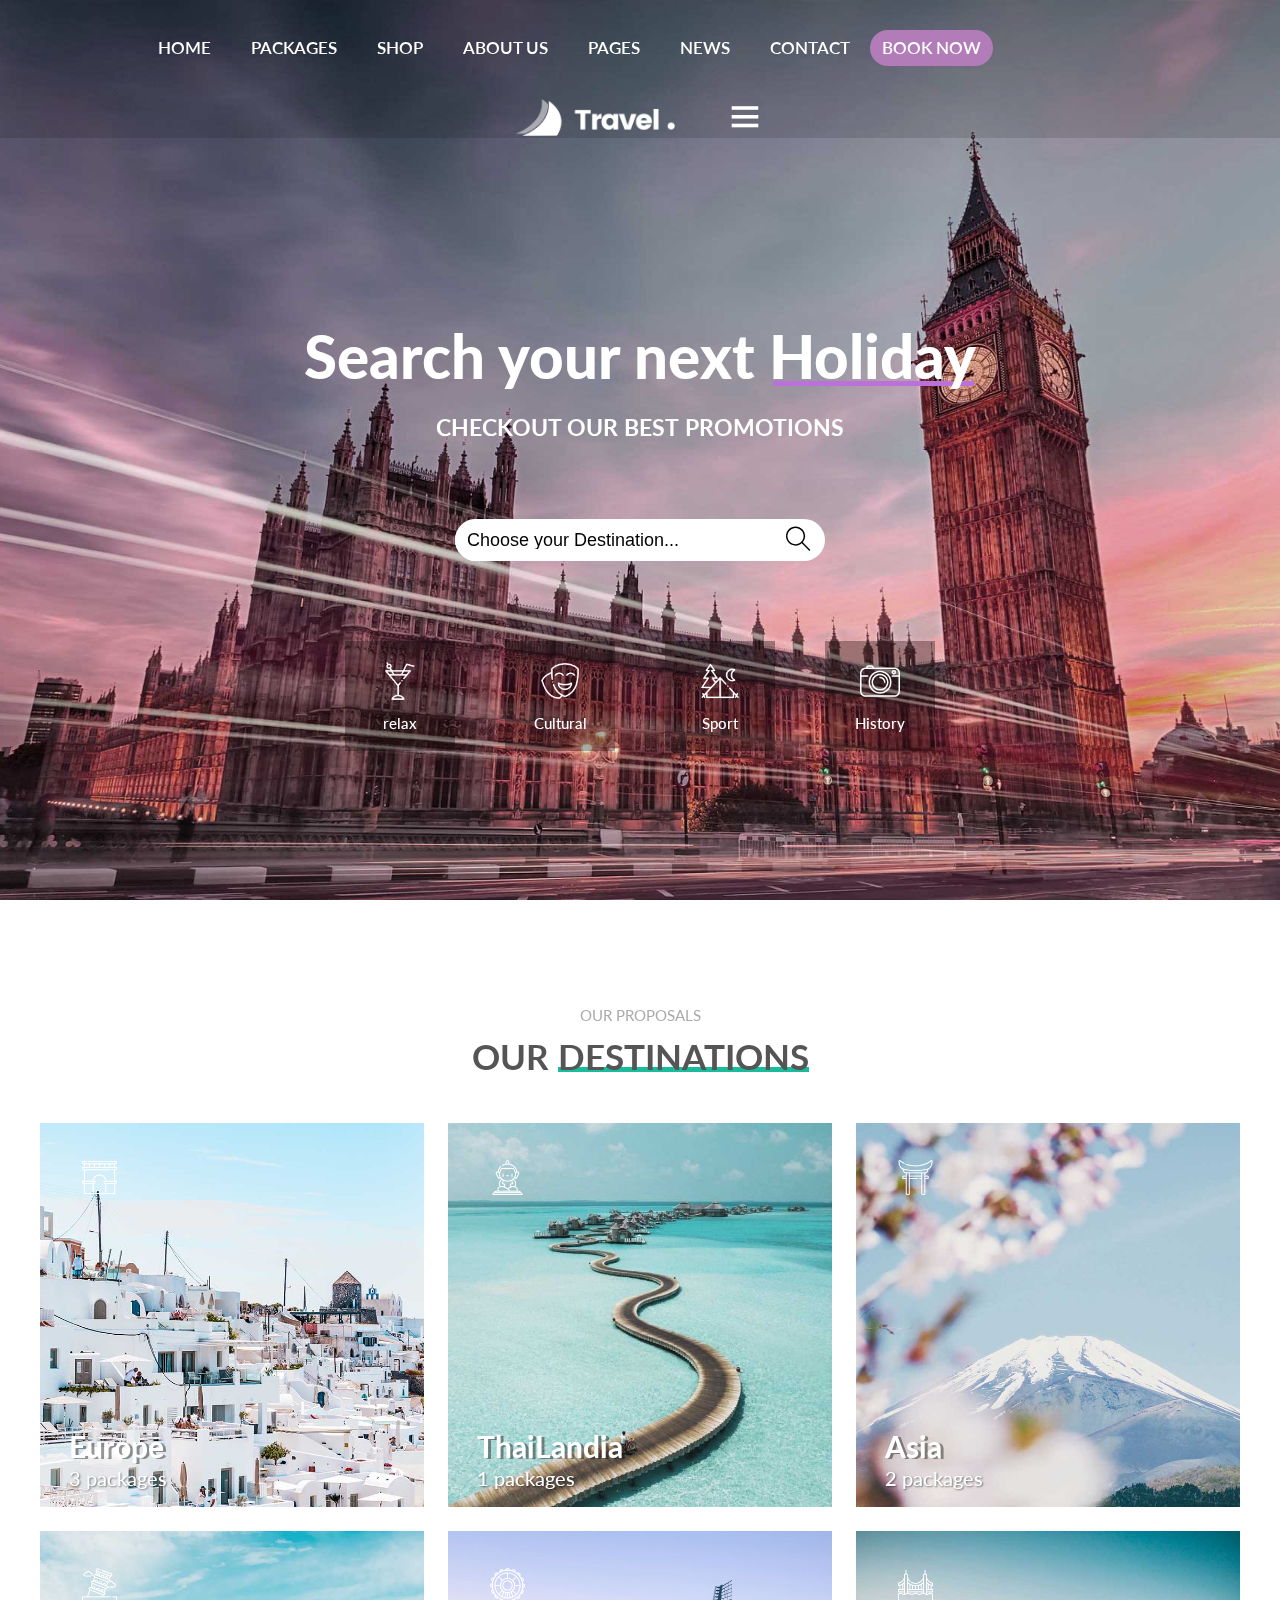
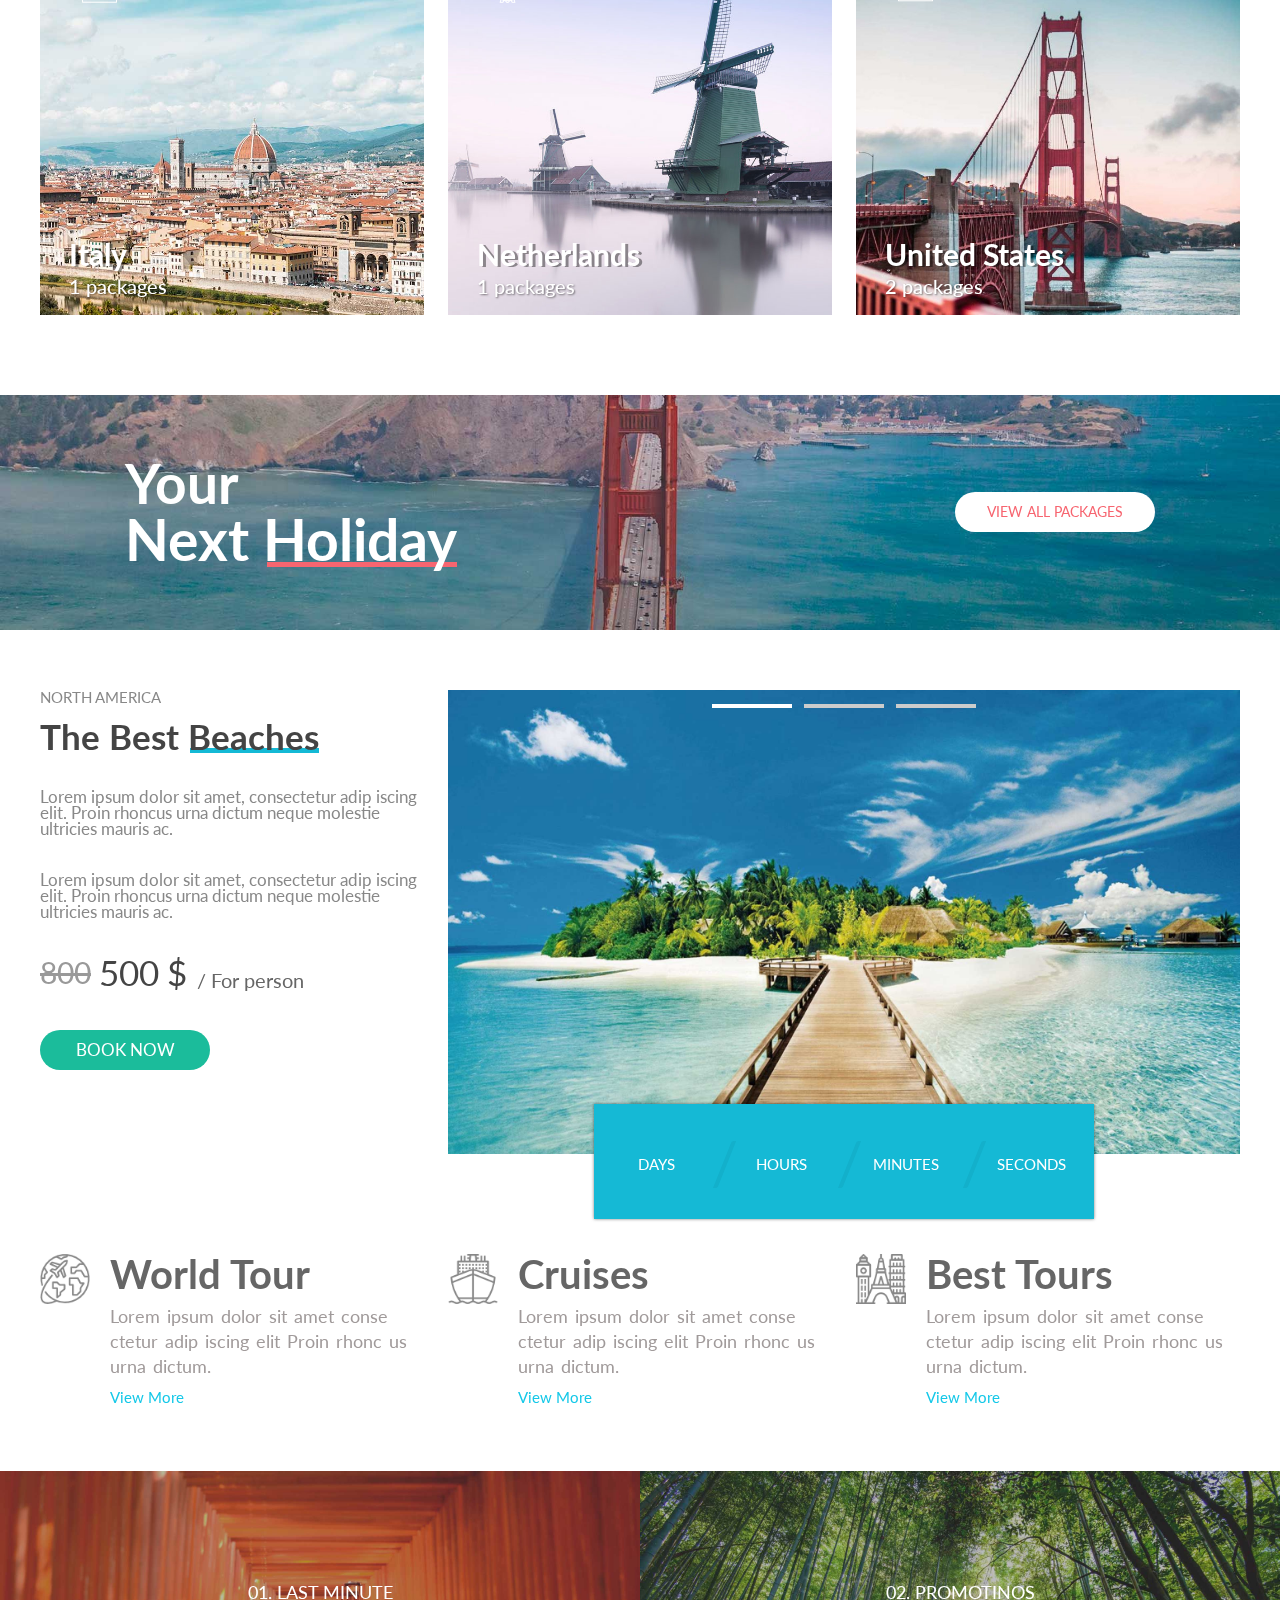
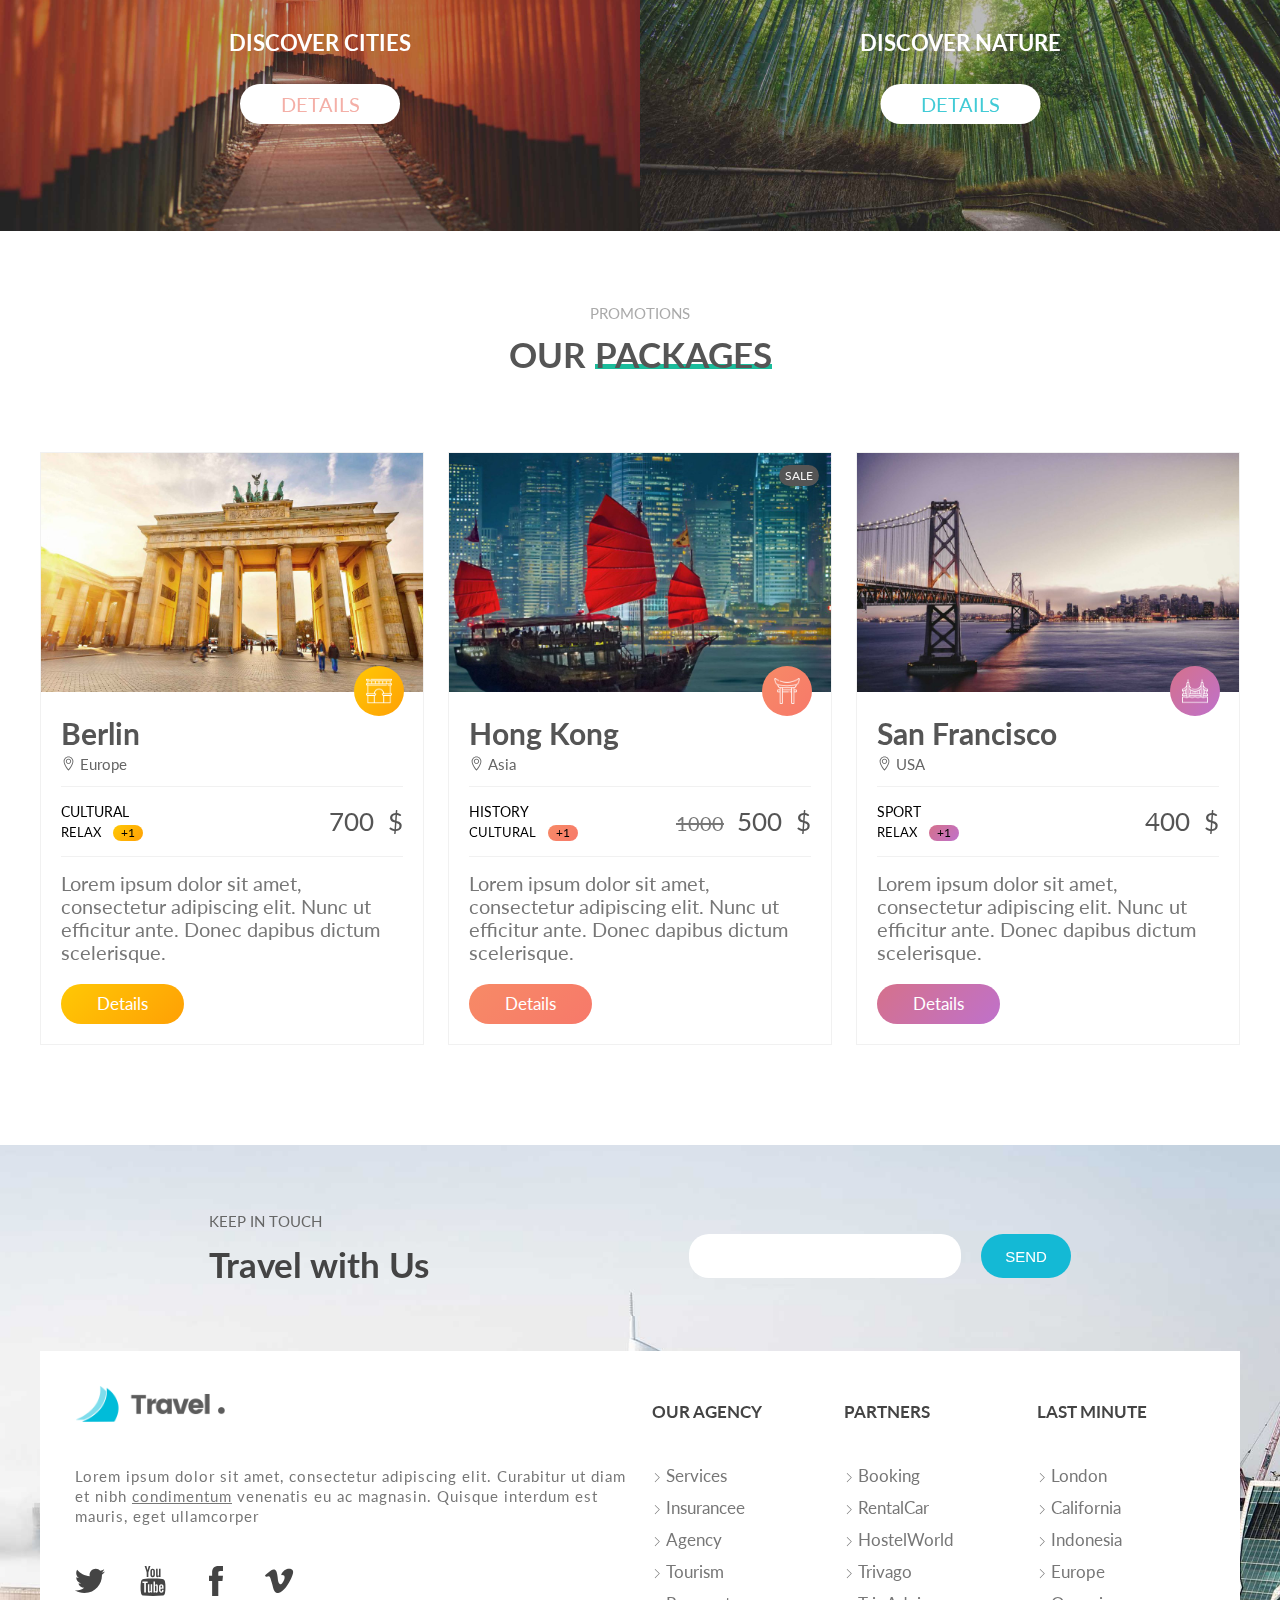
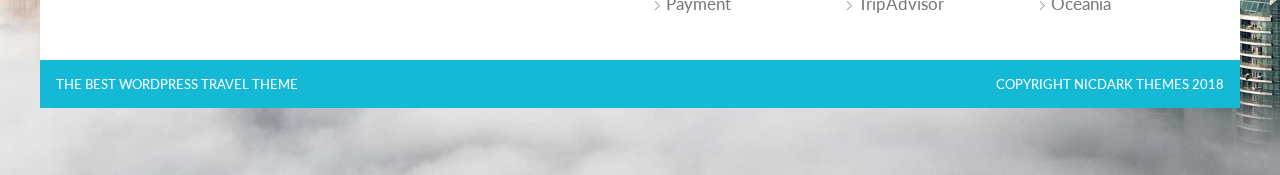
==== commit b2ff459f: "add" ====
--- a/index.html
+++ b/index.html
@@ -306,7 +306,7 @@
                                     </a>
                                 </li>
                                 <li class="header__nav-mobile-tablet-item">
-                                    <a href="" class="header__nav-mobile-tablet-link">
+                                    <a href="./packages.html" class="header__nav-mobile-tablet-link">
                                         packages
                                     </a>
                                     <ul class="header__nav-mobile-tablet-sub-list">
@@ -360,7 +360,7 @@
                                     </ul>
                                 </li>
                                 <li class="header__nav-mobile-tablet-item">
-                                    <a href="" class="header__nav-mobile-tablet-link">
+                                    <a href="./shop.html" class="header__nav-mobile-tablet-link">
                                         shop
                                     </a>
                                     <ul class="header__nav-mobile-tablet-sub-list">
@@ -751,7 +751,7 @@
             </div>
 
         </div>
-        <div class="container">
+        <div class="container padding-mobile-8">
             <div class="grid wide">
                 <div class="container__title">
                     <p>OUR PROPOSALS</p>
@@ -1053,7 +1053,7 @@
             </div>
             <div class="grid">
                 <div class="row no-gutters width">
-                    <div class="col l-6 m-6 c-12">
+                    <div class="col l-6 m-6 c-12 margin-bt--3">
                         <div class="container__background-left">
                             <div class="container__background-group">
                                 <div class="container__background-i">01. last minute</div>
--- a/assets/css/base.css
+++ b/assets/css/base.css
@@ -28,4 +28,9 @@
 .btn.btn--color{
     padding:10px;
     background-color:#b27cb8;
+}
+
+@keyframes anime{
+    0%{filter: brightness(1);}
+    100%{filter: brightness(1.2);}
 }--- a/assets/css/main.css
+++ b/assets/css/main.css
@@ -58,14 +58,15 @@
     right: 5px;
     text-align: center;
     line-height: 1.5rem;
+    animation: anime .8s linear infinite;
 }
 .header{
     background-image: url(../img/anh-nen.jpg);
     background-size: cover;
     background-repeat: no-repeat;
     min-height: 872px;
-    background-attachment: scroll;
-    background-position: 0 100%;
+    background-attachment: fixed;
+    background-position: center;
     display: flex;
     overflow: hidden;
 
@@ -85,6 +86,7 @@
     text-decoration: none;
     width: 160px;
     height: 37px;   
+    -webkit-tap-highlight-color: transparent;
 }
 .header__logo{
     height: 100%;
@@ -134,6 +136,7 @@
     padding:5px;
     cursor: pointer;
     position: relative;
+    -webkit-tap-highlight-color: transparent;
 }
 .header__icon{
     font-size: 3rem;
--- a/assets/css/responsive.css
+++ b/assets/css/responsive.css
@@ -116,6 +116,9 @@
 }
 @media (max-width:739px)
 {
+    .padding-mobile-8{
+        padding: 0 8px;
+    }
     .hide-on-mobile{
         display: none;
     }
@@ -188,8 +191,11 @@
    .margin-m{
        margin: 24px 24px 0;
    }
+   .margin-bt--3{
+       margin-bottom: -3px;
+   }
    .container__background-left, .container__background-right{
-       padding-top: 56%;
+       padding-top: 57%;
    }
    .margin-t-m{
        margin-top: 24px;
